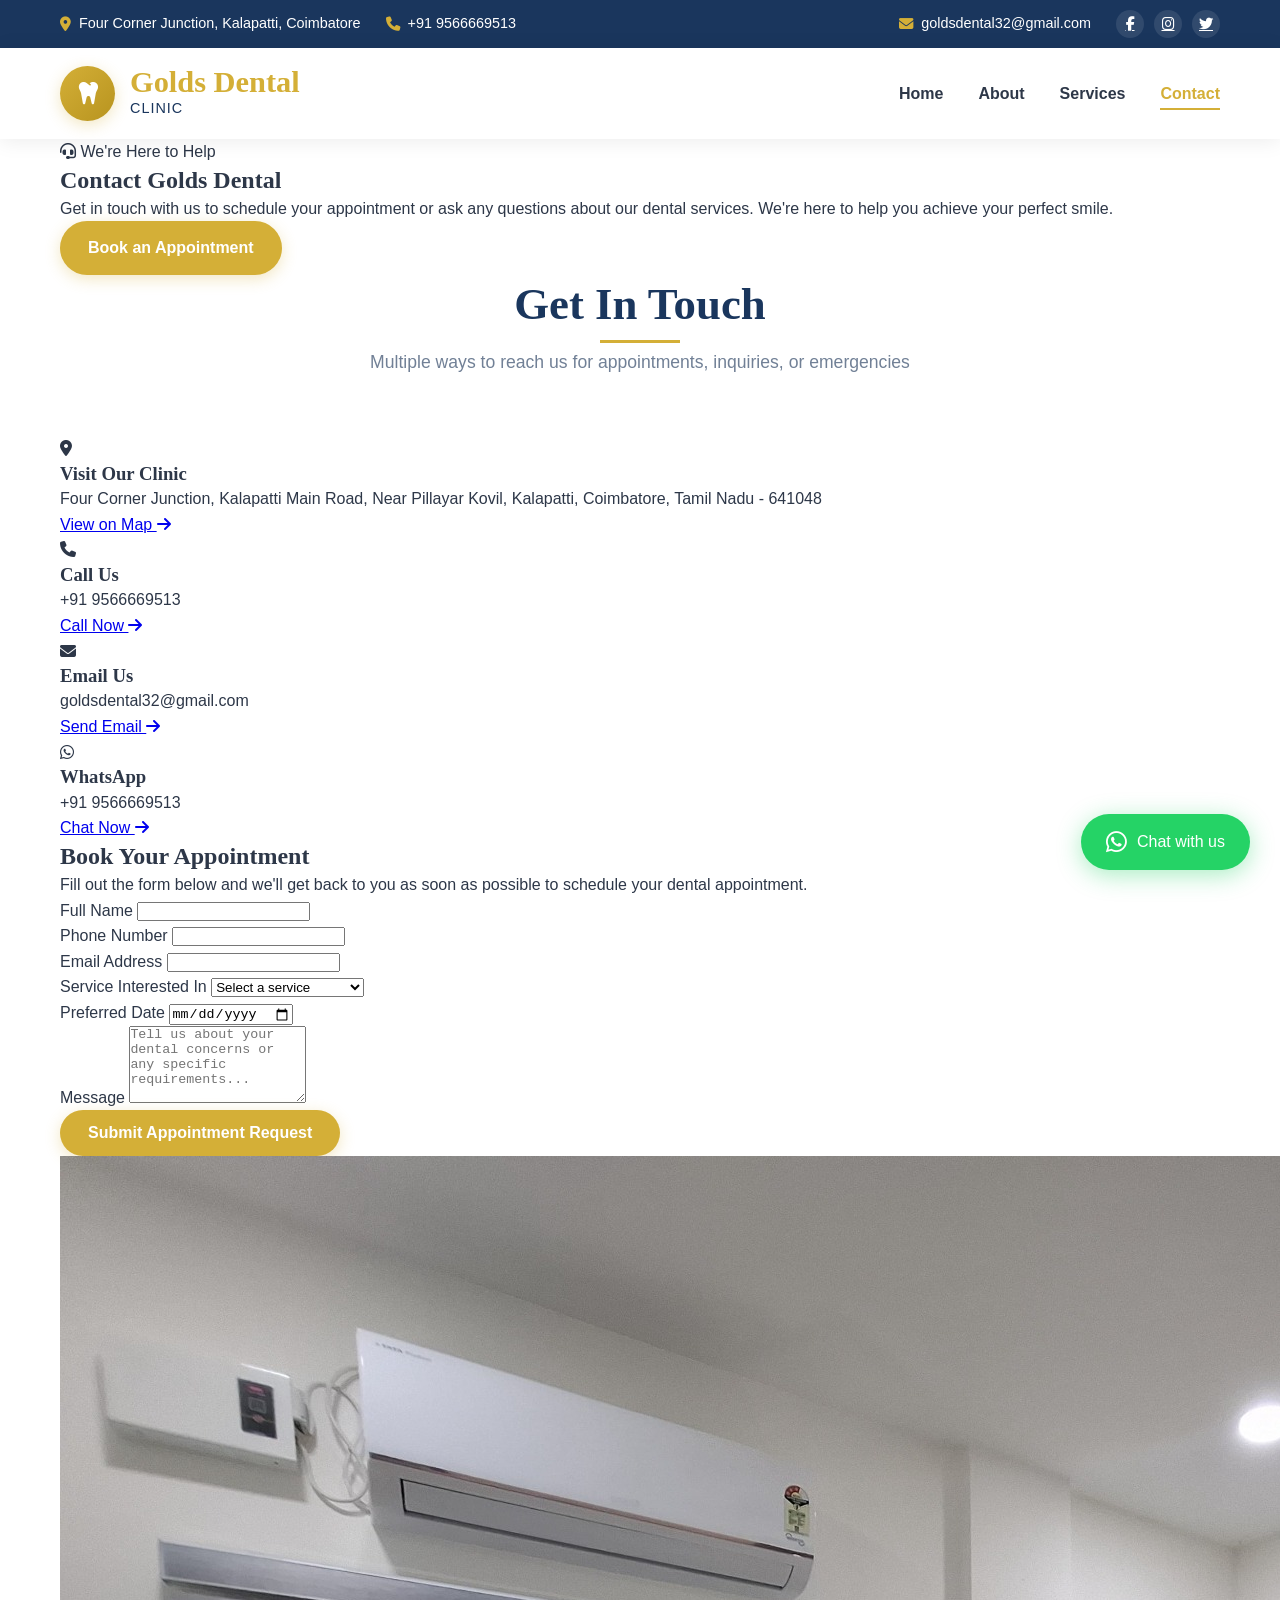
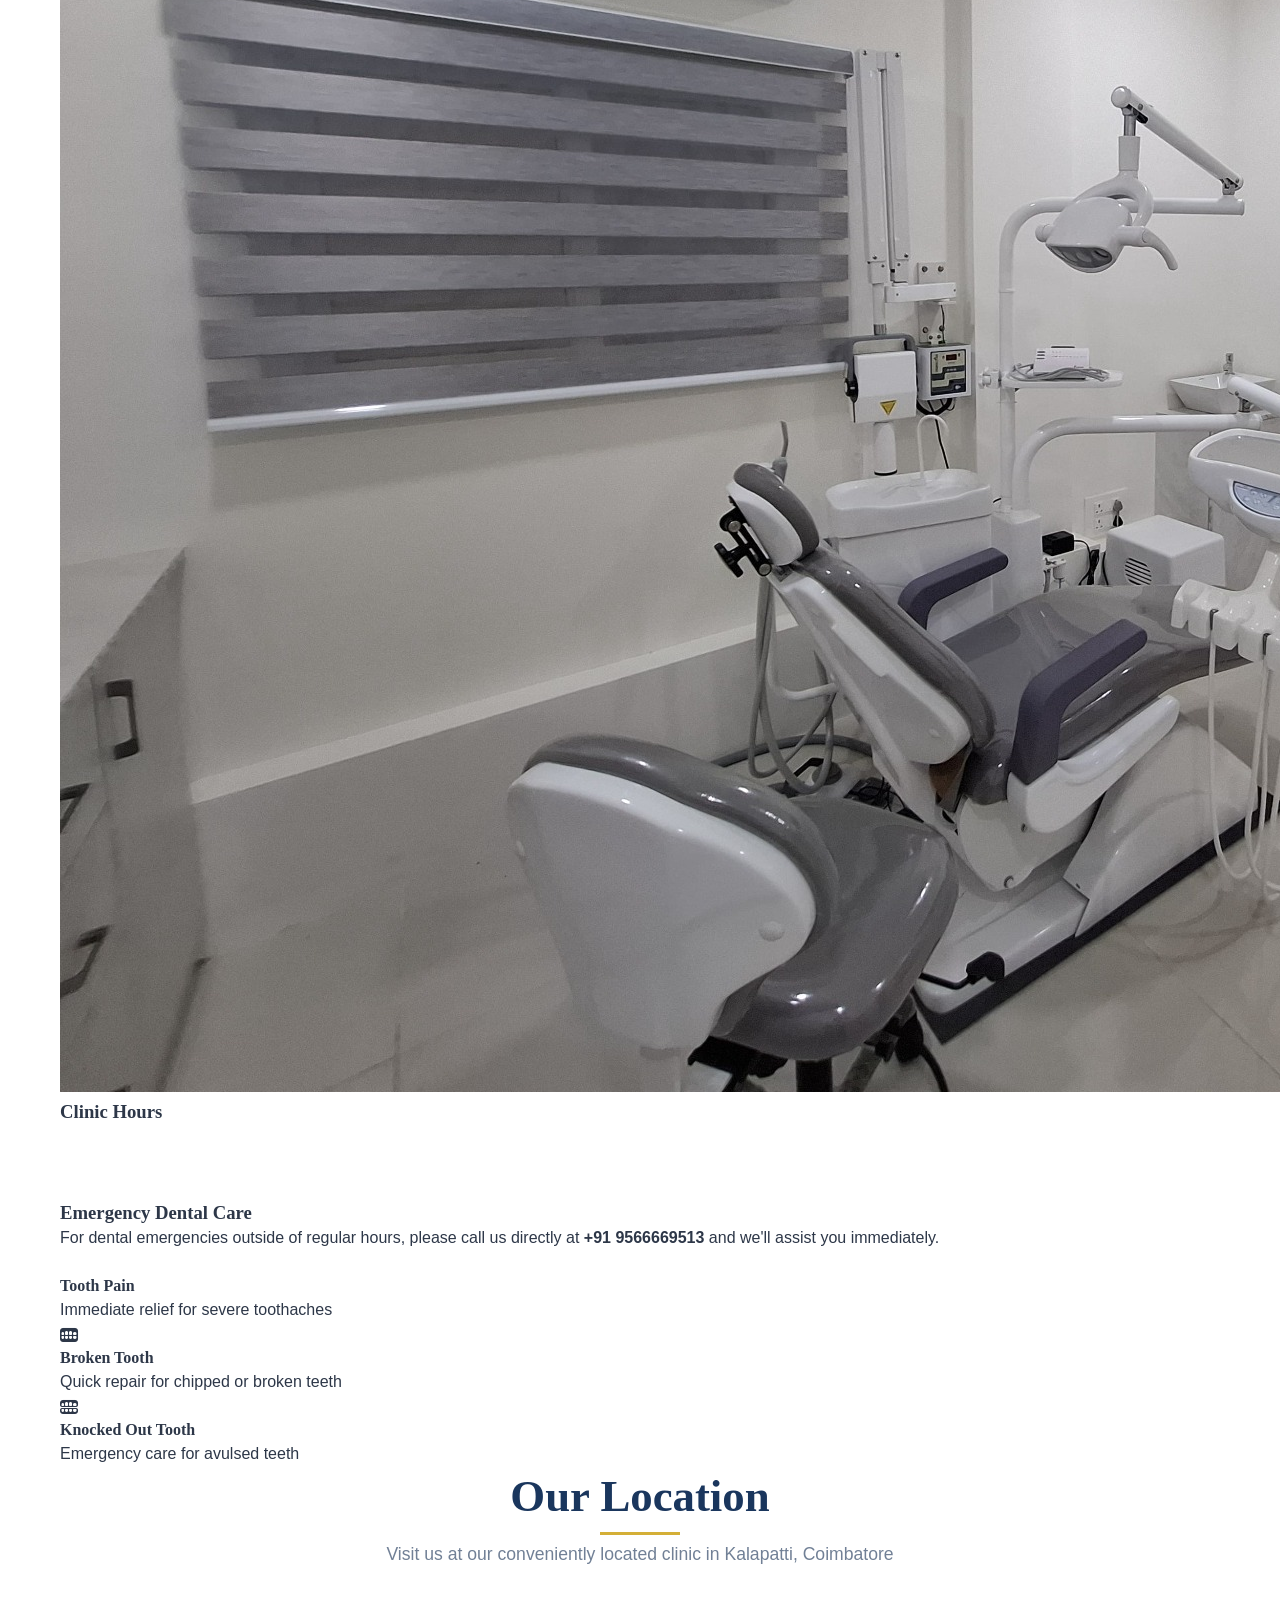
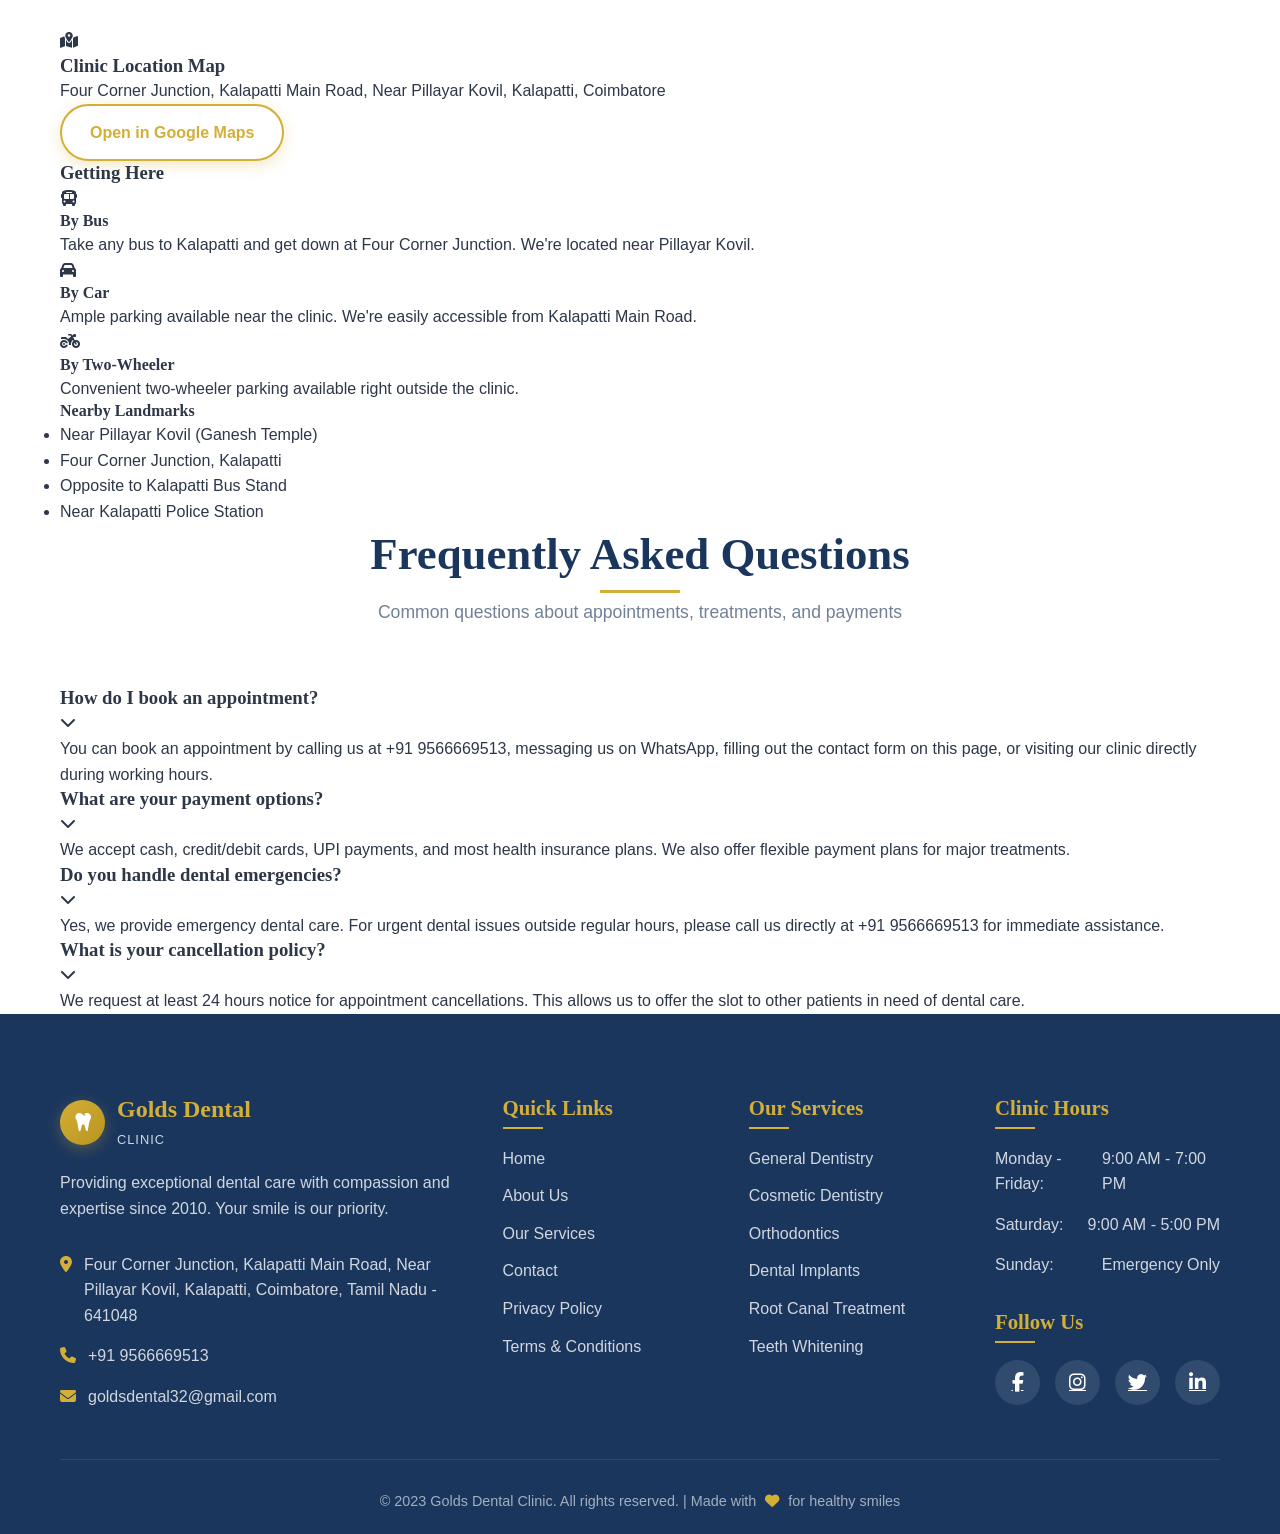
==== contact.html @ 8a68d8bd "Add files via upload" ====
<!DOCTYPE html>
<html lang="en">
<head>
  <meta charset="UTF-8" />
  <meta name="viewport" content="width=device-width, initial-scale=1.0"/>
  <title>Contact - Golds Dental Clinic</title>
  <link rel="stylesheet" href="css/style.css" />
  <link rel="stylesheet" href="https://cdnjs.cloudflare.com/ajax/libs/font-awesome/6.4.0/css/all.min.css">
</head>
<body>
  
<!-- Top Info Bar -->
<div class="top-info-bar">
  <div class="container">
    <div class="top-info-content">
      <div class="top-info-left">
        <div class="info-item">
          <i class="fas fa-map-marker-alt"></i>
          <span>Four Corner Junction, Kalapatti, Coimbatore</span>
        </div>
        <div class="info-item">
          <i class="fas fa-phone"></i>
          <span>+91 9566669513</span>
        </div>
      </div>
      <div class="top-info-right">
        <div class="info-item">
          <i class="fas fa-envelope"></i>
          <span>goldsdental32@gmail.com</span>
        </div>
        <div class="social-icons">
          <a href="#" class="social-icon"><i class="fab fa-facebook-f"></i></a>
          <a href="#" class="social-icon"><i class="fab fa-instagram"></i></a>
          <a href="#" class="social-icon"><i class="fab fa-twitter"></i></a>
        </div>
      </div>
    </div>
  </div>
</div>

<!-- Header -->
<header>
  <div class="container">
    <div class="header-container">
      <a href="index.html" class="logo">
        <div class="logo-icon">
          <i class="fas fa-tooth"></i>
        </div>
        <div class="logo-text">
          <h1>Golds Dental</h1>
          <span>CLINIC</span>
        </div>
      </a>
      <nav>
        <ul>
          <li><a href="index.html">Home</a></li>
          <li><a href="about.html">About</a></li>
          <li><a href="services.html">Services</a></li>
          <li><a href="contact.html" class="active">Contact</a></li>
        </ul>
      </nav>
      <div class="mobile-menu">
        <i class="fas fa-bars"></i>
      </div>
    </div>
  </div>
</header>

<!-- Contact Hero Section -->
<section class="contact-hero">
  <div class="contact-hero-background"></div>
  <div class="contact-hero-overlay"></div>
  <div class="container">
    <div class="contact-hero-container">
      <div class="contact-hero-badge">
        <i class="fas fa-headset"></i>
        <span>We're Here to Help</span>
      </div>
      <h1 class="contact-hero-title">Contact <span class="contact-highlight">Golds Dental</span></h1>
      <p class="contact-hero-description">Get in touch with us to schedule your appointment or ask any questions about our dental services. We're here to help you achieve your perfect smile.</p>
      <a href="#contact-form" class="btn btn-primary">Book an Appointment</a>
    </div>
  </div>
</section>

<!-- Contact Information Section -->
<section class="contact-info-section">
  <div class="container">
    <div class="section-header">
      <h2>Get In Touch</h2>
      <p>Multiple ways to reach us for appointments, inquiries, or emergencies</p>
    </div>
    <div class="contact-cards">
      <div class="contact-card">
        <div class="contact-icon">
          <i class="fas fa-map-marker-alt"></i>
        </div>
        <h3>Visit Our Clinic</h3>
        <p>Four Corner Junction, Kalapatti Main Road, Near Pillayar Kovil, Kalapatti, Coimbatore, Tamil Nadu - 641048</p>
        <a href="#location" class="contact-link">View on Map <i class="fas fa-arrow-right"></i></a>
      </div>
      <div class="contact-card">
        <div class="contact-icon">
          <i class="fas fa-phone"></i>
        </div>
        <h3>Call Us</h3>
        <p>+91 9566669513</p>
        <a href="tel:+919566669513" class="contact-link">Call Now <i class="fas fa-arrow-right"></i></a>
      </div>
      <div class="contact-card">
        <div class="contact-icon">
          <i class="fas fa-envelope"></i>
        </div>
        <h3>Email Us</h3>
        <p>goldsdental32@gmail.com</p>
        <a href="mailto:goldsdental32@gmail.com" class="contact-link">Send Email <i class="fas fa-arrow-right"></i></a>
      </div>
      <div class="contact-card">
        <div class="contact-icon">
          <i class="fab fa-whatsapp"></i>
        </div>
        <h3>WhatsApp</h3>
        <p>+91 9566669513</p>
        <a href="https://wa.me/919566669513" target="_blank" class="contact-link">Chat Now <i class="fas fa-arrow-right"></i></a>
      </div>
    </div>
  </div>
</section>

<!-- Contact Form & Details Section -->
<section class="contact-form-section" id="contact-form">
  <div class="container">
    <div class="contact-form-container">
      <div class="form-content">
        <h2>Book Your Appointment</h2>
        <p>Fill out the form below and we'll get back to you as soon as possible to schedule your dental appointment.</p>
        <form class="appointment-form">
          <div class="form-row">
            <div class="form-group">
              <label for="name">Full Name</label>
              <input type="text" id="name" name="name" required>
            </div>
            <div class="form-group">
              <label for="phone">Phone Number</label>
              <input type="tel" id="phone" name="phone" required>
            </div>
          </div>
          <div class="form-group">
            <label for="email">Email Address</label>
            <input type="email" id="email" name="email">
          </div>
          <div class="form-row">
            <div class="form-group">
              <label for="service">Service Interested In</label>
              <select id="service" name="service">
                <option value="">Select a service</option>
                <option value="general-dentistry">General Dentistry</option>
                <option value="cosmetic-dentistry">Cosmetic Dentistry</option>
                <option value="orthodontics">Orthodontics</option>
                <option value="dental-implants">Dental Implants</option>
                <option value="root-canal">Root Canal Treatment</option>
                <option value="teeth-whitening">Teeth Whitening</option>
                <option value="checkup">Routine Checkup</option>
                <option value="other">Other</option>
              </select>
            </div>
            <div class="form-group">
              <label for="date">Preferred Date</label>
              <input type="date" id="date" name="date">
            </div>
          </div>
          <div class="form-group">
            <label for="message">Message</label>
            <textarea id="message" name="message" rows="5" placeholder="Tell us about your dental concerns or any specific requirements..."></textarea>
          </div>
          <button type="submit" class="btn btn-primary full-width">Submit Appointment Request</button>
        </form>
      </div>
      <div class="clinic-details">
        <div class="clinic-image">
          <img src="assets/images/IMG_1822.JPG" alt="Golds Dental Clinic Entrance">
        </div>
        <div class="details-content">
          <h3>Clinic Hours</h3>
          <div class="hours-list">
            <div class="hour-item">
              <span class="day">Monday - Friday</span>
              <span class="time">9:00 AM - 7:00 PM</span>
            </div>
            <div class="hour-item">
              <span class="day">Saturday</span>
              <span class="time">9:00 AM - 5:00 PM</span>
            </div>
            <div class="hour-item">
              <span class="day">Sunday</span>
              <span class="time">Emergency Only</span>
            </div>
          </div>
          
          <h3>Emergency Dental Care</h3>
          <p>For dental emergencies outside of regular hours, please call us directly at <strong>+91 9566669513</strong> and we'll assist you immediately.</p>
          
          <div class="emergency-info">
            <div class="emergency-item">
              <i class="fas fa-toothache"></i>
              <div>
                <h4>Tooth Pain</h4>
                <p>Immediate relief for severe toothaches</p>
              </div>
            </div>
            <div class="emergency-item">
              <i class="fas fa-teeth"></i>
              <div>
                <h4>Broken Tooth</h4>
                <p>Quick repair for chipped or broken teeth</p>
              </div>
            </div>
            <div class="emergency-item">
              <i class="fas fa-teeth-open"></i>
              <div>
                <h4>Knocked Out Tooth</h4>
                <p>Emergency care for avulsed teeth</p>
              </div>
            </div>
          </div>
        </div>
      </div>
    </div>
  </div>
</section>

<!-- Location Map Section -->
<section class="location-section" id="location">
  <div class="container">
    <div class="section-header">
      <h2>Our Location</h2>
      <p>Visit us at our conveniently located clinic in Kalapatti, Coimbatore</p>
    </div>
    <div class="location-container">
      <div class="map-container">
        <div class="map-placeholder">
          <i class="fas fa-map-marked-alt"></i>
          <h3>Clinic Location Map</h3>
          <p>Four Corner Junction, Kalapatti Main Road, Near Pillayar Kovil, Kalapatti, Coimbatore</p>
          <a href="https://maps.google.com/?q=Four+Corner+Junction,+Kalapatti+Main+Road,+Near+Pillayar+Kovil,+Kalapatti,+Coimbatore" target="_blank" class="btn btn-outline">Open in Google Maps</a>
        </div>
      </div>
      <div class="location-info">
        <h3>Getting Here</h3>
        <div class="directions">
          <div class="direction-item">
            <i class="fas fa-bus"></i>
            <div>
              <h4>By Bus</h4>
              <p>Take any bus to Kalapatti and get down at Four Corner Junction. We're located near Pillayar Kovil.</p>
            </div>
          </div>
          <div class="direction-item">
            <i class="fas fa-car"></i>
            <div>
              <h4>By Car</h4>
              <p>Ample parking available near the clinic. We're easily accessible from Kalapatti Main Road.</p>
            </div>
          </div>
          <div class="direction-item">
            <i class="fas fa-motorcycle"></i>
            <div>
              <h4>By Two-Wheeler</h4>
              <p>Convenient two-wheeler parking available right outside the clinic.</p>
            </div>
          </div>
        </div>
        
        <div class="landmarks">
          <h4>Nearby Landmarks</h4>
          <ul>
            <li>Near Pillayar Kovil (Ganesh Temple)</li>
            <li>Four Corner Junction, Kalapatti</li>
            <li>Opposite to Kalapatti Bus Stand</li>
            <li>Near Kalapatti Police Station</li>
          </ul>
        </div>
      </div>
    </div>
  </div>
</section>

<!-- FAQ Section -->
<section class="faq-section">
  <div class="container">
    <div class="section-header">
      <h2>Frequently Asked Questions</h2>
      <p>Common questions about appointments, treatments, and payments</p>
    </div>
    <div class="faq-container">
      <div class="faq-item">
        <div class="faq-question">
          <h3>How do I book an appointment?</h3>
          <i class="fas fa-chevron-down"></i>
        </div>
        <div class="faq-answer">
          <p>You can book an appointment by calling us at +91 9566669513, messaging us on WhatsApp, filling out the contact form on this page, or visiting our clinic directly during working hours.</p>
        </div>
      </div>
      <div class="faq-item">
        <div class="faq-question">
          <h3>What are your payment options?</h3>
          <i class="fas fa-chevron-down"></i>
        </div>
        <div class="faq-answer">
          <p>We accept cash, credit/debit cards, UPI payments, and most health insurance plans. We also offer flexible payment plans for major treatments.</p>
        </div>
      </div>
      <div class="faq-item">
        <div class="faq-question">
          <h3>Do you handle dental emergencies?</h3>
          <i class="fas fa-chevron-down"></i>
        </div>
        <div class="faq-answer">
          <p>Yes, we provide emergency dental care. For urgent dental issues outside regular hours, please call us directly at +91 9566669513 for immediate assistance.</p>
        </div>
      </div>
      <div class="faq-item">
        <div class="faq-question">
          <h3>What is your cancellation policy?</h3>
          <i class="fas fa-chevron-down"></i>
        </div>
        <div class="faq-answer">
          <p>We request at least 24 hours notice for appointment cancellations. This allows us to offer the slot to other patients in need of dental care.</p>
        </div>
      </div>
    </div>
  </div>
</section>

<!-- Footer -->
<footer>
  <div class="container">
    <div class="footer-content">
      <div class="footer-column">
        <div class="footer-logo">
          <div class="logo-icon">
            <i class="fas fa-tooth"></i>
          </div>
          <div class="logo-text">
            <h3>Golds Dental</h3>
            <span>CLINIC</span>
          </div>
        </div>
        <p class="footer-description">Providing exceptional dental care with compassion and expertise since 2010. Your smile is our priority.</p>
        <div class="footer-contact">
          <div class="contact-item">
            <i class="fas fa-map-marker-alt"></i>
            <span>Four Corner Junction, Kalapatti Main Road, Near Pillayar Kovil, Kalapatti, Coimbatore, Tamil Nadu - 641048</span>
          </div>
          <div class="contact-item">
            <i class="fas fa-phone"></i>
            <span>+91 9566669513</span>
          </div>
          <div class="contact-item">
            <i class="fas fa-envelope"></i>
            <span>goldsdental32@gmail.com</span>
          </div>
        </div>
      </div>
      <div class="footer-column">
        <h4>Quick Links</h4>
        <ul class="footer-links">
          <li><a href="index.html">Home</a></li>
          <li><a href="about.html">About Us</a></li>
          <li><a href="services.html">Our Services</a></li>
          <li><a href="contact.html">Contact</a></li>
          <li><a href="#">Privacy Policy</a></li>
          <li><a href="#">Terms & Conditions</a></li>
        </ul>
      </div>
      <div class="footer-column">
        <h4>Our Services</h4>
        <ul class="footer-links">
          <li><a href="services.html#general-dentistry">General Dentistry</a></li>
          <li><a href="services.html#cosmetic-dentistry">Cosmetic Dentistry</a></li>
          <li><a href="services.html#orthodontics">Orthodontics</a></li>
          <li><a href="services.html#dental-implants">Dental Implants</a></li>
          <li><a href="services.html#root-canal">Root Canal Treatment</a></li>
          <li><a href="services.html#teeth-whitening">Teeth Whitening</a></li>
        </ul>
      </div>
      <div class="footer-column">
        <h4>Clinic Hours</h4>
        <div class="clinic-hours">
          <div class="hour-item">
            <span>Monday - Friday:</span>
            <span>9:00 AM - 7:00 PM</span>
          </div>
          <div class="hour-item">
            <span>Saturday:</span>
            <span>9:00 AM - 5:00 PM</span>
          </div>
          <div class="hour-item">
            <span>Sunday:</span>
            <span>Emergency Only</span>
          </div>
        </div>
        <h4>Follow Us</h4>
        <div class="footer-social">
          <a href="#" class="social-link"><i class="fab fa-facebook-f"></i></a>
          <a href="#" class="social-link"><i class="fab fa-instagram"></i></a>
          <a href="#" class="social-link"><i class="fab fa-twitter"></i></a>
          <a href="#" class="social-link"><i class="fab fa-linkedin-in"></i></a>
        </div>
      </div>
    </div>
    <div class="footer-bottom">
      <p>&copy; 2023 Golds Dental Clinic. All rights reserved. | Made with <i class="fas fa-heart"></i> for healthy smiles</p>
    </div>
  </div>
</footer>

<!-- Floating WhatsApp Button -->
<div class="floating-whatsapp">
  <a href="https://wa.me/919566669513" class="whatsapp-float" target="_blank">
    <i class="fab fa-whatsapp"></i>
    <span>Chat with us</span>
  </a>
</div>

<script>
  // Mobile menu toggle functionality
  document.addEventListener('DOMContentLoaded', function() {
    const menuToggle = document.querySelector('.mobile-menu');
    const nav = document.querySelector('nav ul');
    
    menuToggle.addEventListener('click', function() {
      nav.style.display = nav.style.display === 'flex' ? 'none' : 'flex';
    });
    
    // Close menu when clicking on a link
    const navLinks = document.querySelectorAll('nav a');
    navLinks.forEach(link => {
      link.addEventListener('click', () => {
        if (window.innerWidth <= 768) {
          nav.style.display = 'none';
        }
      });
    });
    
    // Handle window resize
    window.addEventListener('resize', function() {
      if (window.innerWidth > 768) {
        nav.style.display = 'flex';
      } else {
        nav.style.display = 'none';
      }
    });
    
    // FAQ Accordion
    const faqQuestions = document.querySelectorAll('.faq-question');
    
    faqQuestions.forEach(question => {
      question.addEventListener('click', () => {
        const faqItem = question.parentElement;
        const faqAnswer = faqItem.querySelector('.faq-answer');
        
        // Close all other FAQ items
        document.querySelectorAll('.faq-item').forEach(item => {
          if (item !== faqItem) {
            item.classList.remove('active');
          }
        });
        
        // Toggle current FAQ item
        faqItem.classList.toggle('active');
      });
    });
  });
</script>

</body>
</html>
---- css/style.css ----
/* Reset and Base Styles */
* {
  margin: 0;
  padding: 0;
  box-sizing: border-box;
}

:root {
  --primary: #d4af37; /* Gold */
  --primary-dark: #b8941f;
  --secondary: #1a365d; /* Navy blue */
  --light: #f8f9fa;
  --dark: #2d3748;
  --gray: #718096;
  --white: #ffffff;
  --transition: all 0.3s ease;
  --shadow: 0 10px 30px rgba(0, 0, 0, 0.1);
  --radius: 12px;
}

body {
  font-family: 'Inter', sans-serif;
  color: var(--dark);
  background-color: var(--white);
  line-height: 1.6;
  overflow-x: hidden;
}

h1, h2, h3, h4, h5 {
  font-family: 'Playfair Display', serif;
  font-weight: 600;
  line-height: 1.3;
}

.container {
  width: 100%;
  max-width: 1200px;
  margin: 0 auto;
  padding: 0 20px;
}

.section-padding {
  padding: 80px 0;
}

.btn {
  display: inline-flex;
  align-items: center;
  gap: 8px;
  background-color: var(--primary);
  color: var(--white);
  padding: 14px 28px;
  border-radius: 50px;
  text-decoration: none;
  font-weight: 600;
  transition: var(--transition);
  border: none;
  cursor: pointer;
  font-size: 1rem;
  box-shadow: 0 4px 15px rgba(212, 175, 55, 0.3);
}

.btn:hover {
  background-color: var(--primary-dark);
  transform: translateY(-3px);
  box-shadow: 0 8px 25px rgba(212, 175, 55, 0.4);
}

.btn-primary {
  background-color: var(--primary);
  color: var(--white);
}

.btn-secondary {
  background-color: transparent;
  border: 2px solid var(--white);
  color: var(--white);
}

.btn-secondary:hover {
  background-color: var(--white);
  color: var(--secondary);
}

.btn-outline {
  background-color: transparent;
  border: 2px solid var(--primary);
  color: var(--primary);
}

.btn-outline:hover {
  background-color: var(--primary);
  color: var(--white);
}

.btn-light {
  background-color: var(--white);
  color: var(--secondary);
}

.btn-light:hover {
  background-color: var(--light);
  color: var(--secondary);
}

.section-header {
  text-align: center;
  margin-bottom: 60px;
}

.section-header h2 {
  font-size: 2.8rem;
  color: var(--secondary);
  margin-bottom: 15px;
  position: relative;
  display: inline-block;
}

.section-header h2::after {
  content: '';
  position: absolute;
  bottom: -10px;
  left: 50%;
  transform: translateX(-50%);
  width: 80px;
  height: 3px;
  background-color: var(--primary);
}

.section-header p {
  color: var(--gray);
  max-width: 600px;
  margin: 0 auto;
  font-size: 1.1rem;
}

/* Top Info Bar */
.top-info-bar {
  background-color: var(--secondary);
  color: var(--white);
  padding: 10px 0;
  font-size: 0.9rem;
}

.top-info-content {
  display: flex;
  justify-content: space-between;
  align-items: center;
}

.top-info-left, .top-info-right {
  display: flex;
  align-items: center;
}

.info-item {
  display: flex;
  align-items: center;
  margin-right: 25px;
}

.info-item i {
  margin-right: 8px;
  color: var(--primary);
  font-size: 0.9rem;
}

.social-icons {
  display: flex;
  gap: 10px;
}

.social-icon {
  width: 28px;
  height: 28px;
  border-radius: 50%;
  background-color: rgba(255, 255, 255, 0.1);
  display: flex;
  align-items: center;
  justify-content: center;
  color: var(--white);
  font-size: 0.9rem;
  transition: var(--transition);
}

.social-icon:hover {
  background-color: var(--primary);
  transform: translateY(-2px);
}

/* Header Styles */
header {
  background-color: var(--white);
  box-shadow: 0 2px 20px rgba(0, 0, 0, 0.08);
  position: sticky;
  top: 0;
  z-index: 1000;
  transition: var(--transition);
}

.header-container {
  display: flex;
  justify-content: space-between;
  align-items: center;
  padding: 18px 0;
}

.logo {
  display: flex;
  align-items: center;
  text-decoration: none;
  transition: var(--transition);
}

.logo:hover {
  transform: translateY(-2px);
}

.logo-icon {
  width: 55px;
  height: 55px;
  background: linear-gradient(135deg, var(--primary), var(--primary-dark));
  border-radius: 50%;
  display: flex;
  align-items: center;
  justify-content: center;
  margin-right: 15px;
  color: var(--white);
  font-size: 1.6rem;
  box-shadow: 0 4px 15px rgba(212, 175, 55, 0.3);
}

.logo-text {
  display: flex;
  flex-direction: column;
}

.logo-text h1 {
  color: var(--primary);
  font-size: 1.9rem;
  font-weight: 700;
  line-height: 1;
}

.logo-text span {
  color: var(--secondary);
  font-size: 0.9rem;
  font-weight: 500;
  letter-spacing: 1px;
}

nav ul {
  display: flex;
  list-style: none;
}

nav ul li {
  margin-left: 35px;
  position: relative;
}

nav ul li a {
  text-decoration: none;
  color: var(--dark);
  font-weight: 600;
  font-size: 1rem;
  transition: var(--transition);
  position: relative;
  padding: 8px 0;
}

nav ul li a:hover, nav ul li a.active {
  color: var(--primary);
}

nav ul li a::after {
  content: '';
  position: absolute;
  bottom: 0;
  left: 0;
  width: 0;
  height: 2px;
  background-color: var(--primary);
  transition: var(--transition);
}

nav ul li a:hover::after, nav ul li a.active::after {
  width: 100%;
}

.mobile-menu {
  display: none;
  font-size: 1.5rem;
  cursor: pointer;
  color: var(--secondary);
  transition: var(--transition);
}

.mobile-menu:hover {
  color: var(--primary);
}

/* ========== HOME PAGE STYLES ========== */

/* Hero Section */
.hero {
  position: relative;
  min-height: 100vh;
  display: flex;
  align-items: center;
  overflow: hidden;
  background: linear-gradient(135deg, var(--secondary) 0%, #2d4a7c 100%);
}

.hero-background {
  position: absolute;
  top: 0;
  left: 0;
  width: 100%;
  height: 100%;
  background: url('https://images.unsplash.com/photo-1588776814546-1ffcf47267a5?ixlib=rb-4.0.3&ixid=M3wxMjA3fDB8MHxwaG90by1wYWdlfHx8fGVufDB8fHx8fA%3D%3D&auto=format&fit=crop&w=1920&q=80') center/cover no-repeat;
  z-index: 1;
}

.hero-overlay {
  position: absolute;
  top: 0;
  left: 0;
  width: 100%;
  height: 100%;
  background: linear-gradient(135deg, rgba(26, 54, 93, 0.85) 0%, rgba(45, 74, 124, 0.8) 100%);
  z-index: 2;
}

.hero-container {
  display: grid;
  grid-template-columns: 1fr 1fr;
  gap: 60px;
  align-items: center;
  position: relative;
  z-index: 3;
  padding: 100px 0;
}

.hero-content {
  color: var(--white);
}

.hero-badge {
  background: rgba(212, 175, 55, 0.2);
  color: var(--white);
  padding: 10px 25px;
  border-radius: 50px;
  font-size: 0.9rem;
  margin-bottom: 30px;
  display: inline-flex;
  align-items: center;
  gap: 8px;
  border: 1px solid rgba(212, 175, 55, 0.4);
  backdrop-filter: blur(10px);
  animation: fadeInDown 1s ease;
}

.hero-title {
  font-size: 3.8rem;
  margin-bottom: 25px;
  font-weight: 700;
  line-height: 1.2;
  animation: fadeInUp 1s ease 0.2s both;
}

.highlight {
  color: var(--primary);
  position: relative;
  display: inline-block;
}

.highlight::after {
  content: '';
  position: absolute;
  bottom: 5px;
  left: 0;
  width: 100%;
  height: 8px;
  background-color: rgba(212, 175, 55, 0.3);
  z-index: -1;
}

.hero-description {
  font-size: 1.3rem;
  margin-bottom: 40px;
  opacity: 0.9;
  line-height: 1.6;
  animation: fadeInUp 1s ease 0.4s both;
}

.hero-btns {
  display: flex;
  gap: 20px;
  margin-bottom: 50px;
  animation: fadeInUp 1s ease 0.6s both;
}

.hero-features {
  display: flex;
  gap: 30px;
  animation: fadeInUp 1s ease 0.8s both;
}

.feature {
  display: flex;
  align-items: center;
  gap: 10px;
  font-size: 0.95rem;
  opacity: 0.9;
}

.feature i {
  color: var(--primary);
  font-size: 1.1rem;
}

.hero-visual {
  position: relative;
  animation: fadeInRight 1s ease 0.5s both;
}

.visual-main {
  position: relative;
  border-radius: 20px;
  overflow: hidden;
  box-shadow: 0 20px 50px rgba(0, 0, 0, 0.3);
  transform: perspective(1000px) rotateY(-5deg);
  transition: var(--transition);
}

.visual-main:hover {
  transform: perspective(1000px) rotateY(0deg);
}

.main-image {
  width: 100%;
  height: auto;
  display: block;
  transition: var(--transition);
}

.visual-main:hover .main-image {
  transform: scale(1.05);
}

.visual-badge {
  position: absolute;
  background: var(--primary);
  color: var(--white);
  padding: 15px 20px;
  border-radius: 15px;
  box-shadow: 0 10px 30px rgba(212, 175, 55, 0.4);
  text-align: center;
  z-index: 2;
}

.experience-badge {
  top: 30px;
  left: -20px;
  animation: bounce 2s infinite;
}

.success-badge {
  bottom: 30px;
  right: -20px;
  animation: bounce 2s infinite 0.5s;
}

.badge-number {
  font-size: 1.8rem;
  font-weight: 700;
  line-height: 1;
}

.badge-text {
  font-size: 0.9rem;
  opacity: 0.9;
}

.hero-scroll-indicator {
  position: absolute;
  bottom: 30px;
  left: 50%;
  transform: translateX(-50%);
  color: var(--white);
  text-align: center;
  z-index: 3;
  animation: fadeIn 1s ease 1.5s both;
}

.scroll-line {
  width: 1px;
  height: 40px;
  background: var(--primary);
  margin: 0 auto 10px;
  animation: scrollLine 2s infinite;
}

.hero-scroll-indicator span {
  font-size: 0.9rem;
  opacity: 0.8;
}

/* Stats Section */
.stats-section {
  padding: 80px 0;
  background-color: var(--light);
}

.stats-grid {
  display: grid;
  grid-template-columns: repeat(4, 1fr);
  gap: 30px;
}

.stat-card {
  background: var(--white);
  padding: 40px 30px;
  border-radius: var(--radius);
  text-align: center;
  box-shadow: var(--shadow);
  transition: var(--transition);
  position: relative;
  overflow: hidden;
}

.stat-card::before {
  content: '';
  position: absolute;
  top: 0;
  left: 0;
  width: 100%;
  height: 4px;
  background: linear-gradient(to right, var(--primary), var(--secondary));
}

.stat-card:hover {
  transform: translateY(-10px);
  box-shadow: 0 20px 40px rgba(0, 0, 0, 0.15);
}

.stat-icon {
  width: 70px;
  height: 70px;
  background: rgba(212, 175, 55, 0.1);
  border-radius: 50%;
  display: flex;
  align-items: center;
  justify-content: center;
  margin: 0 auto 20px;
}

.stat-icon i {
  font-size: 1.8rem;
  color: var(--primary);
}

.stat-number {
  font-size: 2.8rem;
  font-weight: 700;
  color: var(--secondary);
  line-height: 1;
  margin-bottom: 10px;
}

.stat-text {
  color: var(--gray);
  font-size: 1rem;
  font-weight: 500;
}

/* Services Showcase */
.services-showcase {
  padding: 100px 0;
  background: var(--white);
}

.services-grid {
  display: grid;
  grid-template-columns: repeat(2, 1fr);
  gap: 40px;
}

.service-card {
  background: var(--white);
  padding: 40px 30px;
  border-radius: var(--radius);
  box-shadow: var(--shadow);
  transition: var(--transition);
  position: relative;
  overflow: hidden;
  border: 1px solid rgba(0, 0, 0, 0.05);
}

.service-card::before {
  content: '';
  position: absolute;
  top: 0;
  left: 0;
  width: 100%;
  height: 4px;
  background: linear-gradient(to right, var(--primary), var(--secondary));
}

.service-card:hover {
  transform: translateY(-10px);
  box-shadow: 0 20px 40px rgba(0, 0, 0, 0.15);
}

.service-icon {
  width: 70px;
  height: 70px;
  background: rgba(212, 175, 55, 0.1);
  border-radius: 50%;
  display: flex;
  align-items: center;
  justify-content: center;
  margin-bottom: 25px;
}

.service-icon i {
  font-size: 1.8rem;
  color: var(--primary);
}

.service-card h3 {
  font-size: 1.5rem;
  margin-bottom: 15px;
  color: var(--secondary);
}

.service-card p {
  color: var(--gray);
  margin-bottom: 20px;
  line-height: 1.6;
}

.service-features {
  display: flex;
  flex-wrap: wrap;
  gap: 15px;
  margin-bottom: 25px;
}

.service-features span {
  display: flex;
  align-items: center;
  gap: 5px;
  font-size: 0.9rem;
  color: var(--gray);
}

.service-features i {
  color: var(--primary);
  font-size: 0.8rem;
}

.service-link {
  color: var(--primary);
  text-decoration: none;
  font-weight: 600;
  display: inline-flex;
  align-items: center;
  gap: 5px;
  transition: var(--transition);
}

.service-link:hover {
  color: var(--primary-dark);
  gap: 10px;
}

/* Why Choose Us Section */
.why-choose-section {
  padding: 100px 0;
  background: linear-gradient(135deg, var(--light) 0%, #f0f2f5 100%);
}

.why-choose-grid {
  display: grid;
  grid-template-columns: repeat(4, 1fr);
  gap: 30px;
}

.why-choose-card {
  background: var(--white);
  padding: 40px 30px;
  border-radius: var(--radius);
  text-align: center;
  box-shadow: var(--shadow);
  transition: var(--transition);
}

.why-choose-card:hover {
  transform: translateY(-10px);
  box-shadow: 0 20px 40px rgba(0, 0, 0, 0.15);
}

.why-icon {
  width: 70px;
  height: 70px;
  background: rgba(212, 175, 55, 0.1);
  border-radius: 50%;
  display: flex;
  align-items: center;
  justify-content: center;
  margin: 0 auto 20px;
}

.why-icon i {
  font-size: 1.8rem;
  color: var(--primary);
}

.why-choose-card h3 {
  font-size: 1.3rem;
  margin-bottom: 15px;
  color: var(--secondary);
}

.why-choose-card p {
  color: var(--gray);
  line-height: 1.6;
}

/* ========== ABOUT PAGE STYLES ========== */

/* About Hero Section */
.about-hero {
  position: relative;
  min-height: 70vh;
  display: flex;
  align-items: center;
  overflow: hidden;
  background: linear-gradient(135deg, var(--secondary) 0%, #2d4a7c 100%);
}

.about-hero-background {
  position: absolute;
  top: 0;
  left: 0;
  width: 100%;
  height: 100%;
  background: url('https://images.unsplash.com/photo-1588776814546-1ffcf47267a5?ixlib=rb-4.0.3&ixid=M3wxMjA3fDB8MHxwaG90by1wYWdlfHx8fGVufDB8fHx8fA%3D%3D&auto=format&fit=crop&w=1920&q=80') center/cover no-repeat;
  z-index: 1;
}

.about-hero-overlay {
  position: absolute;
  top: 0;
  left: 0;
  width: 100%;
  height: 100%;
  background: linear-gradient(135deg, rgba(26, 54, 93, 0.85) 0%, rgba(45, 74, 124, 0.8) 100%);
  z-index: 2;
}

.about-hero-container {
  position: relative;
  z-index: 3;
  padding: 100px 0;
  color: var(--white);
  text-align: center;
}

.about-hero-badge {
  background: rgba(212, 175, 55, 0.2);
  color: var(--white);
  padding: 10px 25px;
  border-radius: 50px;
  font-size: 0.9rem;
  margin-bottom: 30px;
  display: inline-flex;
  align-items: center;
  gap: 8px;
  border: 1px solid rgba(212, 175, 55, 0.4);
  backdrop-filter: blur(10px);
  animation: fadeInDown 1s ease;
}

.about-hero-title {
  font-size: 3.8rem;
  margin-bottom: 25px;
  font-weight: 700;
  line-height: 1.2;
  animation: fadeInUp 1s ease 0.2s both;
}

.about-highlight {
  color: var(--primary);
  position: relative;
  display: inline-block;
}

.about-highlight::after {
  content: '';
  position: absolute;
  bottom: 5px;
  left: 0;
  width: 100%;
  height: 8px;
  background-color: rgba(212, 175, 55, 0.3);
  z-index: -1;
}

.about-hero-description {
  font-size: 1.3rem;
  margin-bottom: 40px;
  opacity: 0.9;
  line-height: 1.6;
  max-width: 800px;
  margin-left: auto;
  margin-right: auto;
  animation: fadeInUp 1s ease 0.4s both;
}

/* Intro Section */
.intro-section {
  padding: 100px 0;
  background-color: var(--white);
}

.intro-container {
  display: grid;
  grid-template-columns: 1fr 1fr;
  gap: 60px;
  align-items: center;
}

.intro-content h2 {
  font-size: 2.5rem;
  color: var(--secondary);
  margin-bottom: 20px;
}

.intro-content p {
  color: var(--gray);
  margin-bottom: 25px;
  line-height: 1.7;
}

.intro-features {
  display: flex;
  flex-direction: column;
  gap: 20px;
  margin: 30px 0;
}

.intro-feature {
  display: flex;
  align-items: flex-start;
  gap: 15px;
}

.intro-feature i {
  color: var(--primary);
  font-size: 1.2rem;
  margin-top: 5px;
}

.intro-feature h4 {
  font-size: 1.2rem;
  color: var(--secondary);
  margin-bottom: 5px;
}

.intro-feature p {
  margin: 0;
  color: var(--gray);
}

.intro-image {
  position: relative;
}

.image-frame {
  border-radius: 20px;
  overflow: hidden;
  box-shadow: 0 20px 40px rgba(0, 0, 0, 0.1);
  transition: var(--transition);
}

.image-frame:hover {
  transform: translateY(-10px);
  box-shadow: 0 30px 60px rgba(0, 0, 0, 0.15);
}

.image-frame img {
  width: 100%;
  height: auto;
  display: block;
  transition: var(--transition);
}

.image-frame:hover img {
  transform: scale(1.05);
}

.image-badge {
  position: absolute;
  background: var(--primary);
  color: var(--white);
  padding: 15px 20px;
  border-radius: 15px;
  box-shadow: 0 10px 30px rgba(212, 175, 55, 0.4);
  text-align: center;
  z-index: 2;
}

.experience-badge {
  top: 30px;
  left: -20px;
  animation: bounce 2s infinite;
}

.success-badge {
  bottom: 30px;
  right: -20px;
  animation: bounce 2s infinite 0.5s;
}

/* Values Section */
.values-section {
  padding: 100px 0;
  background: linear-gradient(135deg, var(--light) 0%, #f0f2f5 100%);
}

.values-grid {
  display: grid;
  grid-template-columns: repeat(3, 1fr);
  gap: 30px;
}

.value-card {
  background: var(--white);
  padding: 40px 30px;
  border-radius: var(--radius);
  text-align: center;
  box-shadow: var(--shadow);
  transition: var(--transition);
  position: relative;
  overflow: hidden;
}

.value-card::before {
  content: '';
  position: absolute;
  top: 0;
  left: 0;
  width: 100%;
  height: 4px;
  background: linear-gradient(to right, var(--primary), var(--secondary));
}

.value-card:hover {
  transform: translateY(-10px);
  box-shadow: 0 20px 40px rgba(0, 0, 0, 0.15);
}

.value-icon {
  width: 70px;
  height: 70px;
  background: rgba(212, 175, 55, 0.1);
  border-radius: 50%;
  display: flex;
  align-items: center;
  justify-content: center;
  margin: 0 auto 20px;
}

.value-icon i {
  font-size: 1.8rem;
  color: var(--primary);
}

.value-card h3 {
  font-size: 1.5rem;
  margin-bottom: 15px;
  color: var(--secondary);
}

.value-card p {
  color: var(--gray);
  line-height: 1.6;
}

/* Team Section */
.team-section {
  padding: 100px 0;
  background-color: var(--white);
}

.team-grid {
  display: grid;
  grid-template-columns: repeat(3, 1fr);
  gap: 30px;
}

.team-member {
  background: var(--white);
  border-radius: var(--radius);
  overflow: hidden;
  box-shadow: var(--shadow);
  transition: var(--transition);
  text-align: center;
}

.team-member:hover {
  transform: translateY(-10px);
  box-shadow: 0 20px 40px rgba(0, 0, 0, 0.15);
}

.member-image {
  height: 280px;
  overflow: hidden;
}

.member-image img {
  width: 100%;
  height: 100%;
  object-fit: cover;
  transition: var(--transition);
}

.team-member:hover .member-image img {
  transform: scale(1.1);
}

.member-info {
  padding: 25px 20px;
}

.member-info h3 {
  font-size: 1.4rem;
  margin-bottom: 5px;
  color: var(--secondary);
}

.member-role {
  color: var(--primary);
  font-weight: 600;
  margin-bottom: 15px;
}

.member-description {
  color: var(--gray);
  font-size: 0.95rem;
  line-height: 1.6;
}

/* Technology Section */
.technology-section {
  padding: 100px 0;
  background: linear-gradient(135deg, var(--secondary) 0%, #2d4a7c 100%);
  color: var(--white);
}

.tech-container {
  display: grid;
  grid-template-columns: 1fr 1fr;
  gap: 60px;
  align-items: center;
}

.tech-content h2 {
  font-size: 2.5rem;
  margin-bottom: 20px;
  color: var(--white);
}

.tech-content p {
  opacity: 0.9;
  margin-bottom: 30px;
  line-height: 1.7;
}

.tech-features {
  display: flex;
  flex-direction: column;
  gap: 20px;
}

.tech-feature {
  display: flex;
  align-items: flex-start;
  gap: 15px;
}

.tech-feature i {
  color: var(--primary);
  font-size: 1.2rem;
  margin-top: 5px;
}

.tech-feature h4 {
  font-size: 1.2rem;
  margin-bottom: 5px;
}

.tech-feature p {
  margin: 0;
  opacity: 0.8;
}

.tech-visual {
  position: relative;
}

.tech-circle {
  width: 100%;
  max-width: 400px;
  height: 400px;
  margin: 0 auto;
  border-radius: 50%;
  background: rgba(255, 255, 255, 0.05);
  border: 2px solid rgba(255, 255, 255, 0.1);
  display: flex;
  align-items: center;
  justify-content: center;
  position: relative;
  animation: rotate 20s linear infinite;
}

.circle-item {
  position: absolute;
  width: 120px;
  text-align: center;
}

.circle-item:nth-child(1) {
  top: 10%;
  left: 50%;
  transform: translateX(-50%);
}

.circle-item:nth-child(2) {
  top: 50%;
  right: 10%;
  transform: translateY(-50%);
}

.circle-item:nth-child(3) {
  bottom: 10%;
  left: 50%;
  transform: translateX(-50%);
}

.circle-item:nth-child(4) {
  top: 50%;
  left: 10%;
  transform: translateY(-50%);
}

.circle-icon {
  width: 60px;
  height: 60px;
  background: var(--primary);
  border-radius: 50%;
  display: flex;
  align-items: center;
  justify-content: center;
  margin: 0 auto 10px;
  font-size: 1.5rem;
}

.circle-text {
  font-weight: 600;
}

/* ========== COMMON STYLES ========== */

/* Testimonials Section */
.testimonials-section {
  padding: 100px 0;
  background-color: var(--light);
}

.testimonials-grid {
  display: grid;
  grid-template-columns: repeat(3, 1fr);
  gap: 30px;
}

.testimonial-card {
  background: var(--white);
  padding: 40px 30px;
  border-radius: var(--radius);
  box-shadow: var(--shadow);
  transition: var(--transition);
  position: relative;
  border: 1px solid rgba(0, 0, 0, 0.05);
}

.testimonial-card:hover {
  transform: translateY(-10px);
  box-shadow: 0 20px 40px rgba(0, 0, 0, 0.15);
}

.quote-icon {
  font-size: 4rem;
  color: rgba(212, 175, 55, 0.2);
  font-family: Georgia, serif;
  line-height: 1;
  margin-bottom: 20px;
}

.testimonial-text {
  font-style: italic;
  margin-bottom: 25px;
  color: var(--dark);
  line-height: 1.7;
}

.testimonial-author {
  display: flex;
  align-items: center;
}

.author-avatar {
  width: 50px;
  height: 50px;
  border-radius: 50%;
  background: var(--primary);
  display: flex;
  align-items: center;
  justify-content: center;
  margin-right: 15px;
  color: var(--white);
  font-weight: bold;
  font-size: 1.1rem;
}

.author-info h4 {
  font-size: 1.1rem;
  margin-bottom: 5px;
  color: var(--secondary);
}

.author-info p {
  color: var(--gray);
  font-size: 0.9rem;
}

/* CTA Section */
.cta-section {
  padding: 100px 0;
  background: linear-gradient(135deg, var(--secondary) 0%, #2d4a7c 100%);
  color: var(--white);
  text-align: center;
  position: relative;
  overflow: hidden;
}

.cta-section::before {
  content: '';
  position: absolute;
  top: 0;
  left: 0;
  width: 100%;
  height: 100%;
  background: url('https://images.unsplash.com/photo-1588776814546-1ffcf47267a5?ixlib=rb-4.0.3&ixid=M3wxMjA3fDB8MHxwaG90by1wYWdlfHx8fGVufDB8fHx8fA%3D%3D&auto=format&fit=crop&w=800&q=80');
  background-size: cover;
  background-position: center;
  opacity: 0.1;
}

.cta-content {
  position: relative;
  z-index: 2;
  max-width: 800px;
  margin: 0 auto;
}

.cta-content h2 {
  font-size: 2.8rem;
  margin-bottom: 20px;
  color: var(--white);
}

.cta-content p {
  font-size: 1.2rem;
  margin-bottom: 40px;
  opacity: 0.9;
  max-width: 600px;
  margin-left: auto;
  margin-right: auto;
}

.cta-buttons {
  display: flex;
  gap: 20px;
  justify-content: center;
  margin-bottom: 50px;
}

.cta-features {
  display: flex;
  justify-content: center;
  gap: 40px;
}

.cta-features .feature {
  display: flex;
  align-items: center;
  gap: 10px;
  font-size: 1rem;
}

.cta-features .feature i {
  color: var(--primary);
  font-size: 1.1rem;
}

/* Footer */
footer {
  background-color: var(--secondary);
  color: var(--white);
  padding: 80px 0 20px;
}

.footer-content {
  display: grid;
  grid-template-columns: 2fr 1fr 1fr 1fr;
  gap: 50px;
  margin-bottom: 50px;
}

.footer-column h4 {
  font-size: 1.3rem;
  margin-bottom: 25px;
  color: var(--primary);
  position: relative;
  display: inline-block;
}

.footer-column h4::after {
  content: '';
  position: absolute;
  bottom: -8px;
  left: 0;
  width: 40px;
  height: 2px;
  background-color: var(--primary);
}

.footer-logo {
  display: flex;
  align-items: center;
  margin-bottom: 20px;
}

.footer-logo .logo-icon {
  width: 45px;
  height: 45px;
  font-size: 1.3rem;
  margin-right: 12px;
}

.footer-logo .logo-text h3 {
  font-size: 1.5rem;
  color: var(--primary);
  margin-bottom: 5px;
}

.footer-logo .logo-text span {
  font-size: 0.8rem;
  color: rgba(255, 255, 255, 0.8);
}

.footer-description {
  color: rgba(255, 255, 255, 0.8);
  margin-bottom: 30px;
  line-height: 1.6;
}

.footer-contact {
  display: flex;
  flex-direction: column;
  gap: 15px;
}

.contact-item {
  display: flex;
  align-items: flex-start;
  gap: 12px;
  color: rgba(255, 255, 255, 0.8);
}

.contact-item i {
  color: var(--primary);
  margin-top: 4px;
}

.footer-links {
  list-style: none;
  display: flex;
  flex-direction: column;
  gap: 12px;
}

.footer-links a {
  color: rgba(255, 255, 255, 0.8);
  text-decoration: none;
  transition: var(--transition);
}

.footer-links a:hover {
  color: var(--primary);
  padding-left: 5px;
}

.clinic-hours {
  display: flex;
  flex-direction: column;
  gap: 15px;
  margin-bottom: 30px;
}

.hour-item {
  display: flex;
  justify-content: space-between;
  color: rgba(255, 255, 255, 0.8);
}

.footer-social {
  display: flex;
  gap: 15px;
}

.social-link {
  width: 45px;
  height: 45px;
  border-radius: 50%;
  background-color: rgba(255, 255, 255, 0.1);
  display: flex;
  align-items: center;
  justify-content: center;
  color: var(--white);
  font-size: 1.2rem;
  transition: var(--transition);
}

.social-link:hover {
  background-color: var(--primary);
  transform: translateY(-3px);
}

.footer-bottom {
  text-align: center;
  padding-top: 30px;
  border-top: 1px solid rgba(255, 255, 255, 0.1);
  color: rgba(255, 255, 255, 0.6);
  font-size: 0.9rem;
}

.footer-bottom i {
  color: var(--primary);
  margin: 0 5px;
}

/* Floating WhatsApp Button */
.floating-whatsapp {
  position: fixed;
  bottom: 30px;
  right: 30px;
  z-index: 1000;
}

.whatsapp-float {
  display: flex;
  align-items: center;
  background-color: #25D366;
  color: white;
  padding: 15px 25px;
  border-radius: 50px;
  text-decoration: none;
  box-shadow: 0 5px 25px rgba(37, 211, 102, 0.4);
  transition: var(--transition);
  animation: pulse 2s infinite;
}

.whatsapp-float:hover {
  transform: translateY(-5px);
  box-shadow: 0 8px 30px rgba(37, 211, 102, 0.6);
}

.whatsapp-float i {
  font-size: 1.5rem;
  margin-right: 10px;
}

/* Animations */
@keyframes fadeInUp {
  from {
    opacity: 0;
    transform: translateY(30px);
  }
  to {
    opacity: 1;
    transform: translateY(0);
  }
}

@keyframes fadeInDown {
  from {
    opacity: 0;
    transform: translateY(-30px);
  }
  to {
    opacity: 1;
    transform: translateY(0);
  }
}

@keyframes fadeInRight {
  from {
    opacity: 0;
    transform: translateX(30px);
  }
  to {
    opacity: 1;
    transform: translateX(0);
  }
}

@keyframes fadeIn {
  from {
    opacity: 0;
  }
  to {
    opacity: 1;
  }
}

@keyframes bounce {
  0%, 20%, 50%, 80%, 100% {
    transform: translateY(0);
  }
  40% {
    transform: translateY(-10px);
  }
  60% {
    transform: translateY(-5px);
  }
}

@keyframes pulse {
  0% {
    box-shadow: 0 5px 25px rgba(37, 211, 102, 0.4);
  }
  50% {
    box-shadow: 0 5px 30px rgba(37, 211, 102, 0.7);
  }
  100% {
    box-shadow: 0 5px 25px rgba(37, 211, 102, 0.4);
  }
}

@keyframes scrollLine {
  0% {
    height: 0;
    opacity: 1;
  }
  100% {
    height: 40px;
    opacity: 0;
  }
}

@keyframes rotate {
  from {
    transform: rotate(0deg);
  }
  to {
    transform: rotate(360deg);
  }
}

/* Responsive Styles */
@media (max-width: 1200px) {
  .hero-title, .about-hero-title {
    font-size: 3.2rem;
  }
  
  .hero-container, .intro-container, .tech-container {
    gap: 40px;
  }
  
  .stats-grid, .why-choose-grid, .values-grid, .team-grid, .testimonials-grid {
    grid-template-columns: repeat(2, 1fr);
  }
}

@media (max-width: 992px) {
  .hero-title, .about-hero-title {
    font-size: 2.8rem;
  }
  
  .hero-container, .intro-container, .tech-container {
    grid-template-columns: 1fr;
    text-align: center;
    gap: 50px;
  }
  
  .hero-visual, .intro-image {
    order: -1;
  }
  
  .visual-main, .image-frame {
    max-width: 600px;
    margin: 0 auto;
  }
  
  .services-grid, .stats-grid, .why-choose-grid, .values-grid, .team-grid, .testimonials-grid {
    grid-template-columns: 1fr;
  }
  
  .footer-content {
    grid-template-columns: 1fr 1fr;
    gap: 40px;
  }
}

@media (max-width: 768px) {
  .top-info-content {
    flex-direction: column;
    gap: 15px;
  }
  
  .top-info-left, .top-info-right {
    flex-wrap: wrap;
    justify-content: center;
  }
  
  .header-container {
    flex-direction: column;
    padding: 15px 0;
  }

  .logo {
    margin-bottom: 15px;
  }

  nav ul {
    flex-direction: column;
    align-items: center;
    width: 100%;
    display: none;
  }

  nav ul li {
    margin: 10px 0;
  }

  .mobile-menu {
    display: block;
    position: absolute;
    top: 25px;
    right: 20px;
  }

  .hero, .about-hero {
    min-height: auto;
    padding: 120px 0 80px;
  }

  .hero-title, .about-hero-title {
    font-size: 2.4rem;
  }

  .hero-description, .about-hero-description {
    font-size: 1.1rem;
  }

  .hero-btns {
    flex-direction: column;
    align-items: center;
    gap: 15px;
  }

  .hero-features {
    flex-direction: column;
    gap: 20px;
  }

  .section-header h2 {
    font-size: 2.2rem;
  }
  
  .cta-buttons {
    flex-direction: column;
    align-items: center;
  }
  
  .cta-features {
    flex-direction: column;
    gap: 20px;
  }
  
  .footer-content {
    grid-template-columns: 1fr;
    gap: 40px;
  }
  
  .floating-whatsapp {
    bottom: 20px;
    right: 20px;
  }
  
  .whatsapp-float span {
    display: none;
  }
  
  .whatsapp-float i {
    margin-right: 0;
    font-size: 1.8rem;
  }
}

@media (max-width: 576px) {
  .hero-title, .about-hero-title {
    font-size: 2rem;
  }

  .section-header h2 {
    font-size: 1.8rem;
  }
  
  .cta-content h2 {
    font-size: 2rem;
  }
  
  .visual-badge, .image-badge {
    padding: 12px 15px;
  }
  
  .badge-number {
    font-size: 1.5rem;
  }
  
  .tech-circle {
    height: 300px;
    width: 300px;
  }
  
  .circle-item {
    width: 100px;
  }
}
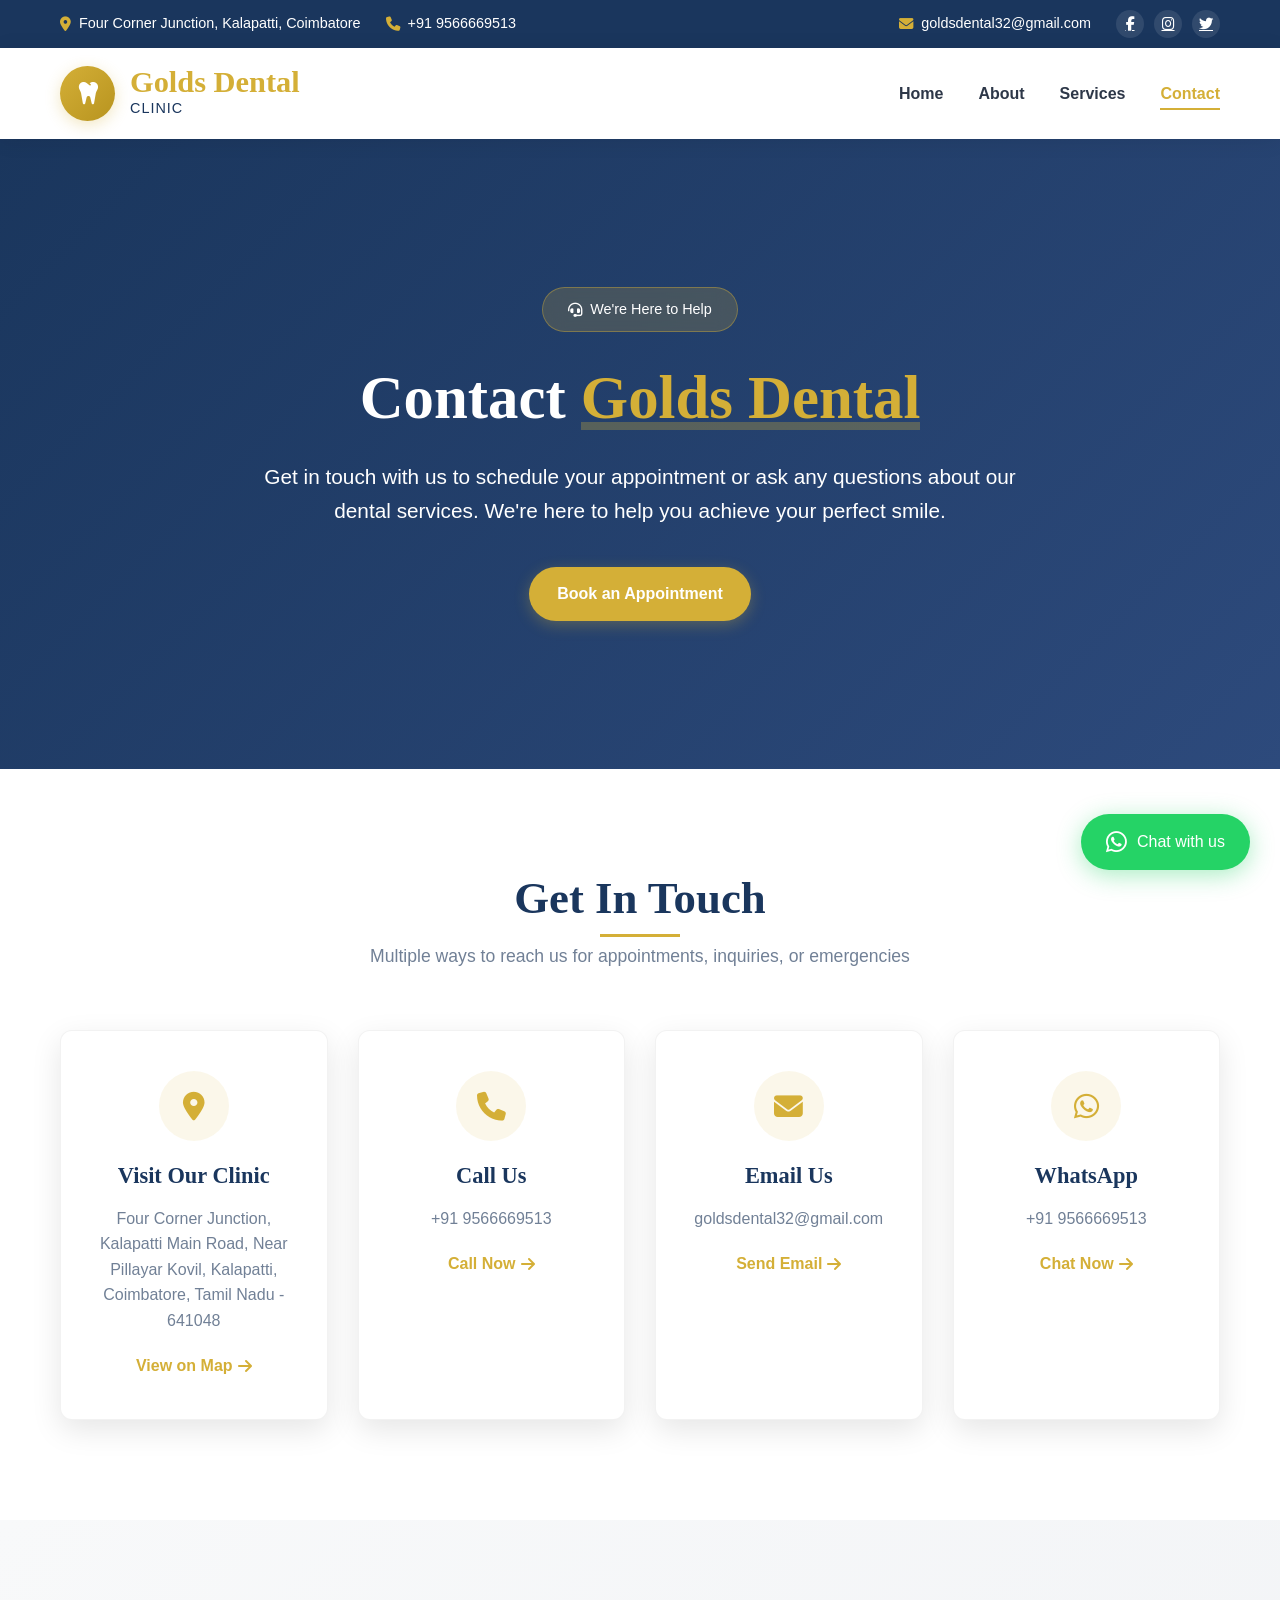
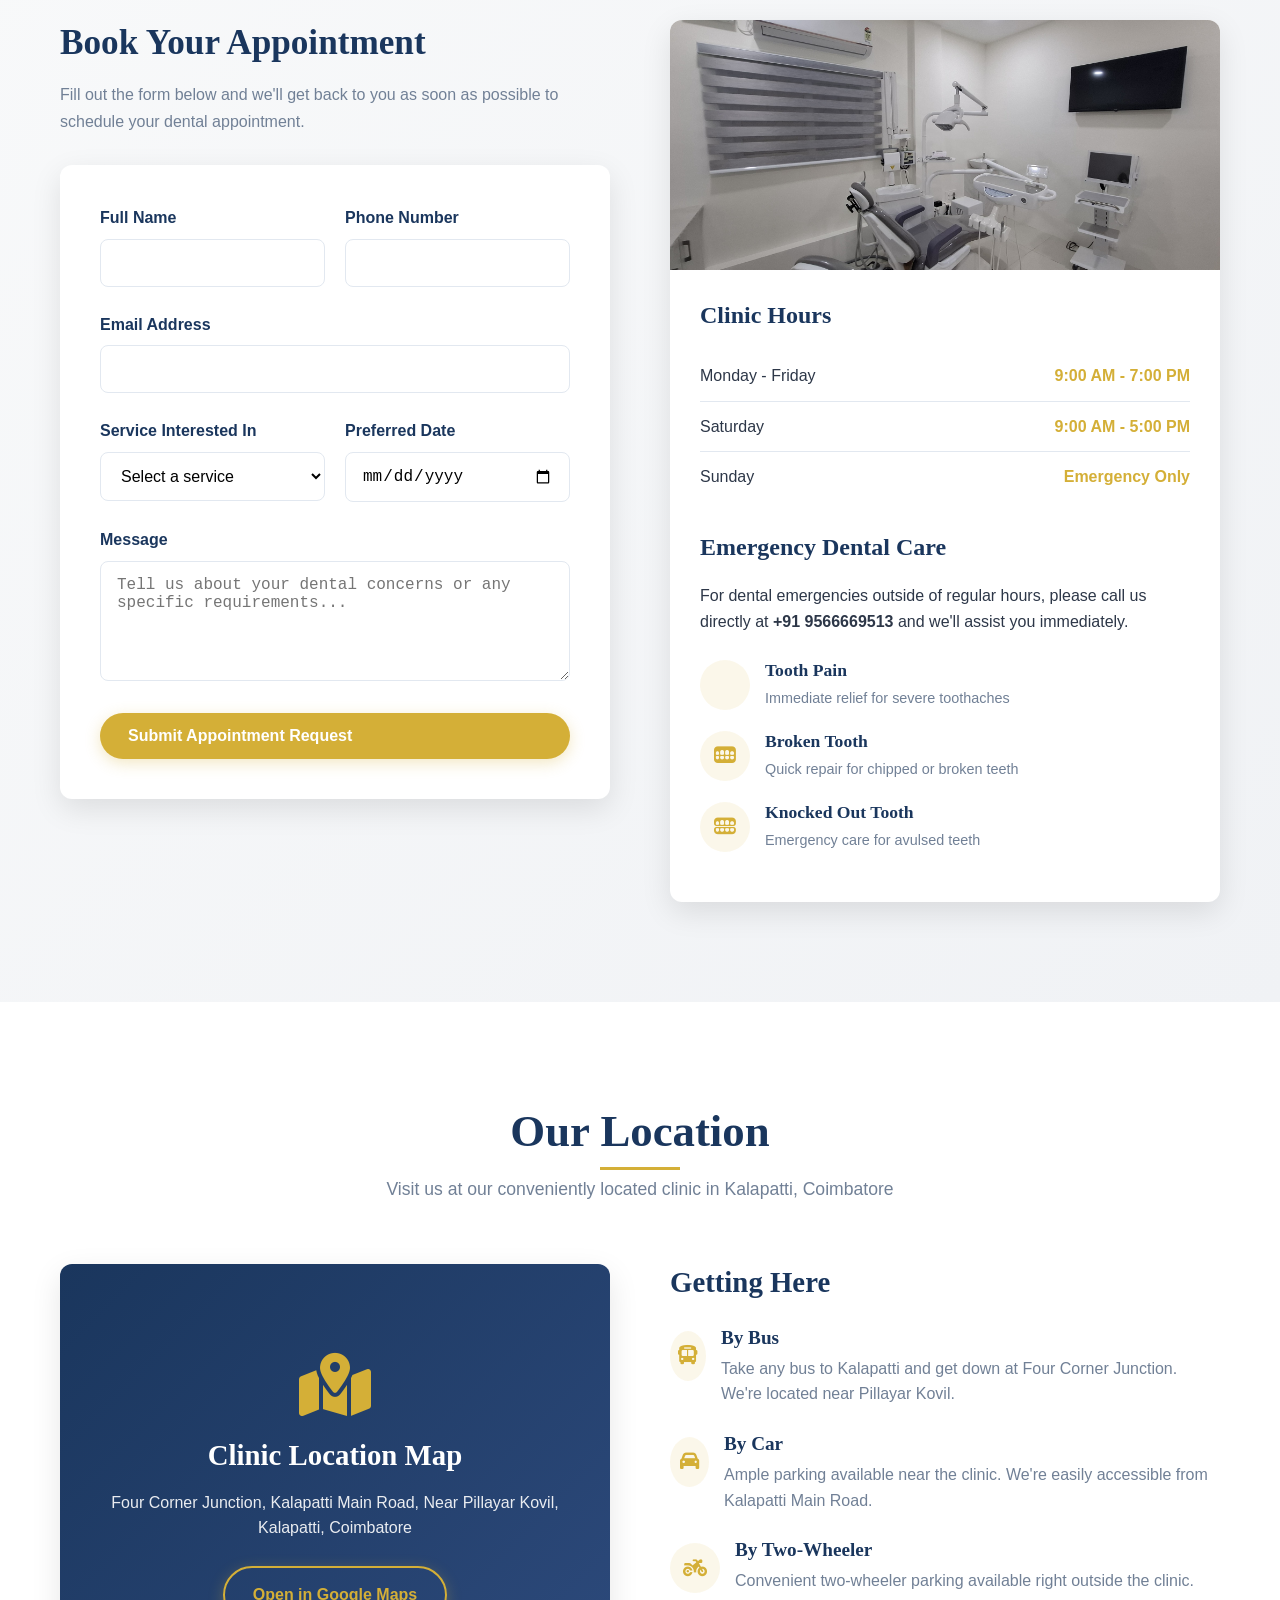
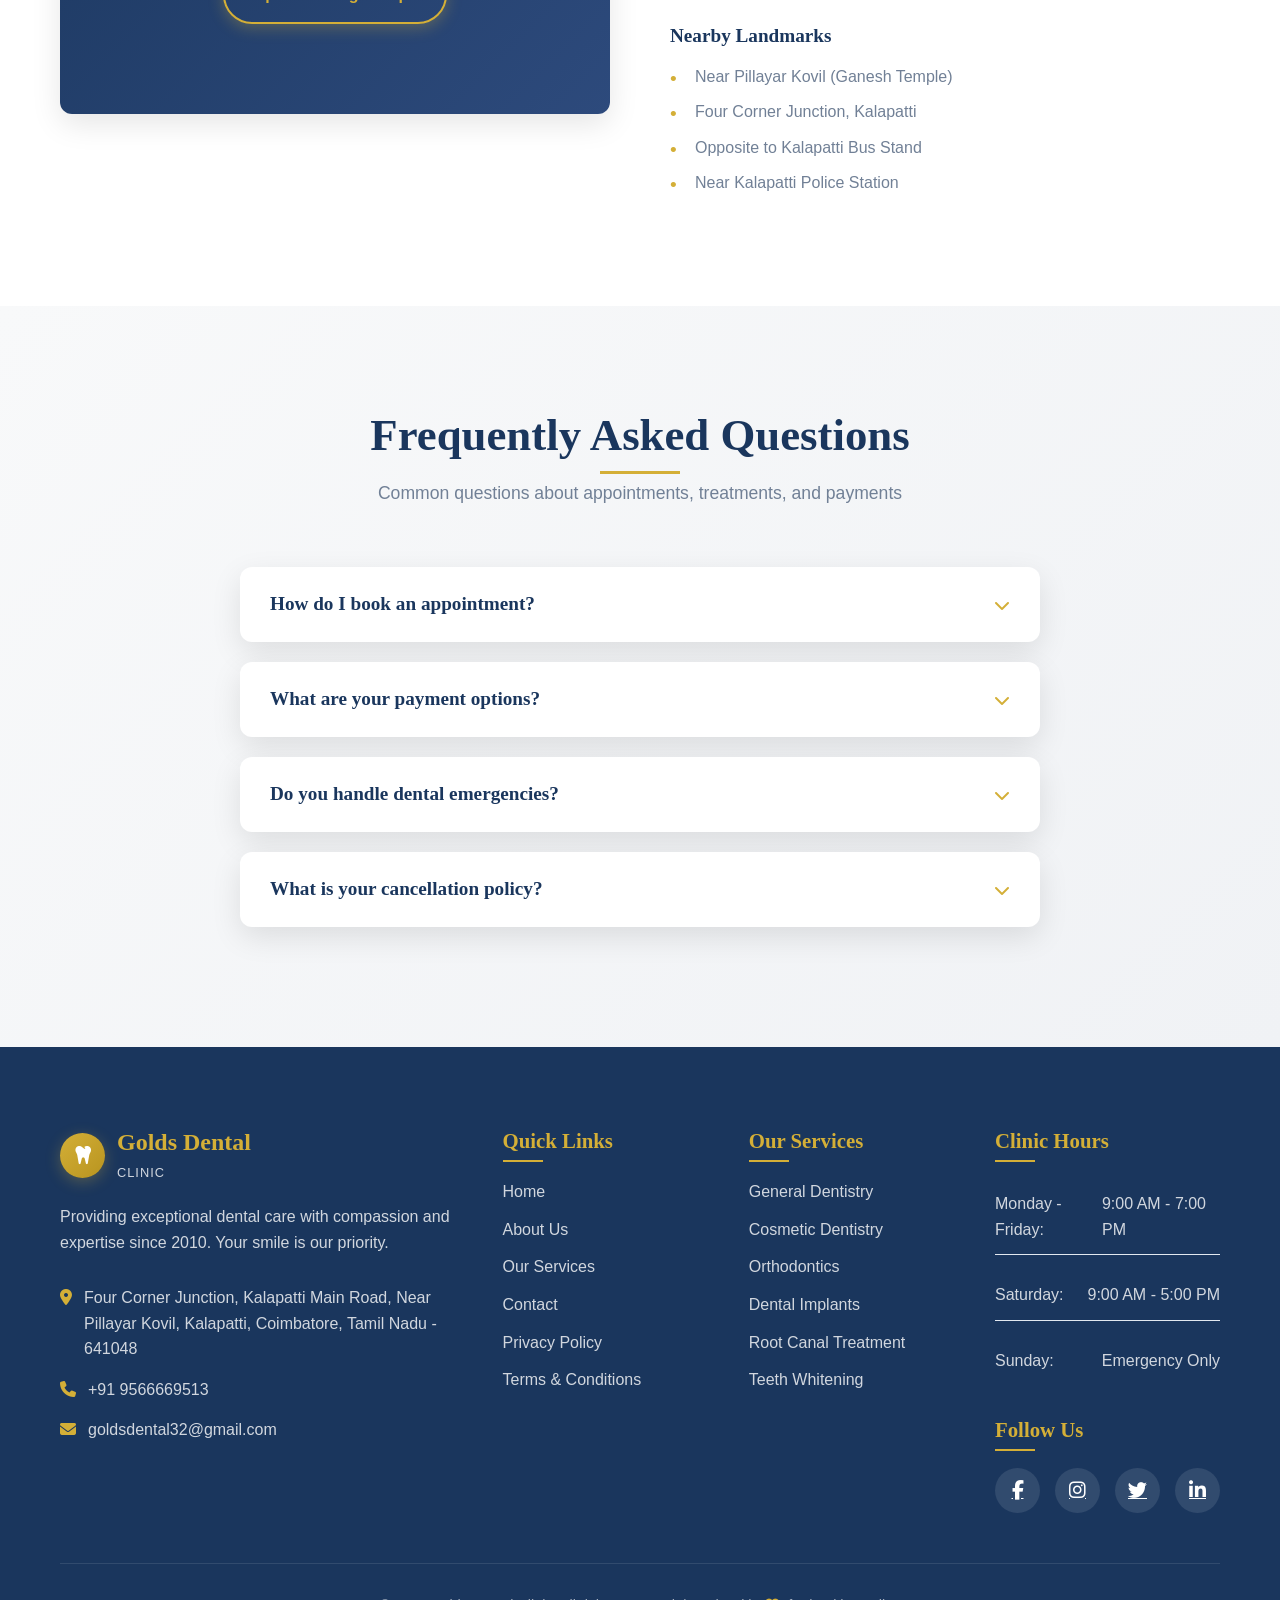
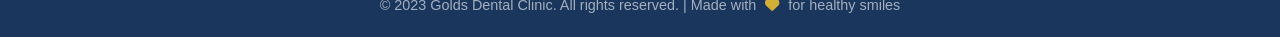
==== commit 4c5e1055: "Update contact.html contact changes" ====
--- a/contact.html
+++ b/contact.html
@@ -476,4 +476,4 @@
 </script>
 
 </body>
-</html>+</html>
--- a/css/style.css
+++ b/css/style.css
@@ -1752,4 +1752,946 @@
   .circle-item {
     width: 100px;
   }
-}+}
+/* ========== SERVICES PAGE STYLES ========== */
+
+/* Services Hero Section */
+.services-hero {
+  position: relative;
+  min-height: 70vh;
+  display: flex;
+  align-items: center;
+  overflow: hidden;
+  background: linear-gradient(135deg, var(--secondary) 0%, #2d4a7c 100%);
+}
+
+.services-hero-background {
+  position: absolute;
+  top: 0;
+  left: 0;
+  width: 100%;
+  height: 100%;
+  background: url('https://images.unsplash.com/photo-1588776814546-1ffcf47267a5?ixlib=rb-4.0.3&ixid=M3wxMjA3fDB8MHxwaG90by1wYWdlfHx8fGVufDB8fHx8fA%3D%3D&auto=format&fit=crop&w=1920&q=80') center/cover no-repeat;
+  z-index: 1;
+}
+
+.services-hero-overlay {
+  position: absolute;
+  top: 0;
+  left: 0;
+  width: 100%;
+  height: 100%;
+  background: linear-gradient(135deg, rgba(26, 54, 93, 0.85) 0%, rgba(45, 74, 124, 0.8) 100%);
+  z-index: 2;
+}
+
+.services-hero-container {
+  position: relative;
+  z-index: 3;
+  padding: 100px 0;
+  color: var(--white);
+  text-align: center;
+}
+
+.services-hero-badge {
+  background: rgba(212, 175, 55, 0.2);
+  color: var(--white);
+  padding: 10px 25px;
+  border-radius: 50px;
+  font-size: 0.9rem;
+  margin-bottom: 30px;
+  display: inline-flex;
+  align-items: center;
+  gap: 8px;
+  border: 1px solid rgba(212, 175, 55, 0.4);
+  backdrop-filter: blur(10px);
+  animation: fadeInDown 1s ease;
+}
+
+.services-hero-title {
+  font-size: 3.8rem;
+  margin-bottom: 25px;
+  font-weight: 700;
+  line-height: 1.2;
+  animation: fadeInUp 1s ease 0.2s both;
+}
+
+.services-highlight {
+  color: var(--primary);
+  position: relative;
+  display: inline-block;
+}
+
+.services-highlight::after {
+  content: '';
+  position: absolute;
+  bottom: 5px;
+  left: 0;
+  width: 100%;
+  height: 8px;
+  background-color: rgba(212, 175, 55, 0.3);
+  z-index: -1;
+}
+
+.services-hero-description {
+  font-size: 1.3rem;
+  margin-bottom: 40px;
+  opacity: 0.9;
+  line-height: 1.6;
+  max-width: 800px;
+  margin-left: auto;
+  margin-right: auto;
+  animation: fadeInUp 1s ease 0.4s both;
+}
+
+/* Services Overview Section */
+.services-overview {
+  padding: 100px 0;
+  background-color: var(--white);
+}
+
+.services-grid {
+  display: grid;
+  grid-template-columns: repeat(3, 1fr);
+  gap: 30px;
+}
+
+.service-card {
+  background: var(--white);
+  padding: 40px 30px;
+  border-radius: var(--radius);
+  box-shadow: var(--shadow);
+  transition: var(--transition);
+  position: relative;
+  overflow: hidden;
+  border: 1px solid rgba(0, 0, 0, 0.05);
+  text-align: center;
+}
+
+.service-card::before {
+  content: '';
+  position: absolute;
+  top: 0;
+  left: 0;
+  width: 100%;
+  height: 4px;
+  background: linear-gradient(to right, var(--primary), var(--secondary));
+}
+
+.service-card:hover {
+  transform: translateY(-10px);
+  box-shadow: 0 20px 40px rgba(0, 0, 0, 0.15);
+}
+
+.service-icon {
+  width: 80px;
+  height: 80px;
+  background: rgba(212, 175, 55, 0.1);
+  border-radius: 50%;
+  display: flex;
+  align-items: center;
+  justify-content: center;
+  margin: 0 auto 25px;
+}
+
+.service-icon i {
+  font-size: 2rem;
+  color: var(--primary);
+}
+
+.service-card h3 {
+  font-size: 1.5rem;
+  margin-bottom: 15px;
+  color: var(--secondary);
+}
+
+.service-card p {
+  color: var(--gray);
+  margin-bottom: 20px;
+  line-height: 1.6;
+}
+
+.service-features {
+  list-style: none;
+  margin-bottom: 25px;
+  text-align: left;
+}
+
+.service-features li {
+  display: flex;
+  align-items: center;
+  gap: 10px;
+  margin-bottom: 10px;
+  color: var(--gray);
+  font-size: 0.95rem;
+}
+
+.service-features i {
+  color: var(--primary);
+  font-size: 0.8rem;
+}
+
+.service-link {
+  color: var(--primary);
+  text-decoration: none;
+  font-weight: 600;
+  display: inline-flex;
+  align-items: center;
+  gap: 5px;
+  transition: var(--transition);
+}
+
+.service-link:hover {
+  color: var(--primary-dark);
+  gap: 10px;
+}
+
+/* Detailed Services Section */
+.detailed-services {
+  padding: 100px 0;
+  background: linear-gradient(135deg, var(--light) 0%, #f0f2f5 100%);
+}
+
+.service-detail {
+  display: grid;
+  grid-template-columns: 1fr 1fr;
+  gap: 60px;
+  align-items: center;
+  margin-bottom: 80px;
+}
+
+.service-detail:last-child {
+  margin-bottom: 0;
+}
+
+.service-detail-content h3 {
+  font-size: 2.2rem;
+  color: var(--secondary);
+  margin-bottom: 20px;
+}
+
+.service-detail-content p {
+  color: var(--gray);
+  margin-bottom: 25px;
+  line-height: 1.7;
+}
+
+.service-benefits {
+  margin-bottom: 30px;
+}
+
+.service-benefits h4 {
+  font-size: 1.3rem;
+  color: var(--secondary);
+  margin-bottom: 15px;
+}
+
+.service-benefits ul {
+  list-style: none;
+}
+
+.service-benefits li {
+  position: relative;
+  padding-left: 25px;
+  margin-bottom: 10px;
+  color: var(--gray);
+}
+
+.service-benefits li::before {
+  content: '✓';
+  position: absolute;
+  left: 0;
+  color: var(--primary);
+  font-weight: bold;
+}
+
+.service-detail-image {
+  border-radius: 15px;
+  overflow: hidden;
+  box-shadow: 0 15px 40px rgba(0, 0, 0, 0.1);
+  transition: var(--transition);
+}
+
+.service-detail-image:hover {
+  transform: translateY(-5px);
+  box-shadow: 0 20px 50px rgba(0, 0, 0, 0.15);
+}
+
+.service-detail-image img {
+  width: 100%;
+  height: auto;
+  display: block;
+  transition: var(--transition);
+}
+
+.service-detail-image:hover img {
+  transform: scale(1.05);
+}
+
+/* Services Technology Section */
+.services-technology {
+  padding: 100px 0;
+  background-color: var(--white);
+}
+
+.tech-grid {
+  display: grid;
+  grid-template-columns: repeat(4, 1fr);
+  gap: 30px;
+}
+
+.tech-item {
+  background: var(--white);
+  padding: 40px 30px;
+  border-radius: var(--radius);
+  text-align: center;
+  box-shadow: var(--shadow);
+  transition: var(--transition);
+  border: 1px solid rgba(0, 0, 0, 0.05);
+}
+
+.tech-item:hover {
+  transform: translateY(-10px);
+  box-shadow: 0 20px 40px rgba(0, 0, 0, 0.15);
+}
+
+.tech-icon {
+  width: 70px;
+  height: 70px;
+  background: rgba(212, 175, 55, 0.1);
+  border-radius: 50%;
+  display: flex;
+  align-items: center;
+  justify-content: center;
+  margin: 0 auto 20px;
+}
+
+.tech-icon i {
+  font-size: 1.8rem;
+  color: var(--primary);
+}
+
+.tech-item h4 {
+  font-size: 1.3rem;
+  margin-bottom: 15px;
+  color: var(--secondary);
+}
+
+.tech-item p {
+  color: var(--gray);
+  line-height: 1.6;
+}
+
+/* Responsive Styles for Services Page */
+@media (max-width: 1200px) {
+  .services-hero-title {
+    font-size: 3.2rem;
+  }
+  
+  .services-grid {
+    grid-template-columns: repeat(2, 1fr);
+  }
+  
+  .tech-grid {
+    grid-template-columns: repeat(2, 1fr);
+  }
+}
+
+@media (max-width: 992px) {
+  .services-hero-title {
+    font-size: 2.8rem;
+  }
+  
+  .service-detail {
+    grid-template-columns: 1fr;
+    gap: 40px;
+  }
+  
+  .service-detail:nth-child(even) .service-detail-image {
+    order: -1;
+  }
+}
+
+@media (max-width: 768px) {
+  .services-hero-title {
+    font-size: 2.4rem;
+  }
+  
+  .services-grid {
+    grid-template-columns: 1fr;
+  }
+  
+  .tech-grid {
+    grid-template-columns: 1fr;
+  }
+}
+
+@media (max-width: 576px) {
+  .services-hero-title {
+    font-size: 2rem;
+  }
+}
+/* ========== CONTACT PAGE STYLES ========== */
+
+/* Contact Hero Section */
+.contact-hero {
+  position: relative;
+  min-height: 70vh;
+  display: flex;
+  align-items: center;
+  overflow: hidden;
+  background: linear-gradient(135deg, var(--secondary) 0%, #2d4a7c 100%);
+}
+
+.contact-hero-background {
+  position: absolute;
+  top: 0;
+  left: 0;
+  width: 100%;
+  height: 100%;
+  background: url('https://images.unsplash.com/photo-1588776814546-1ffcf47267a5?ixlib=rb-4.0.3&ixid=M3wxMjA3fDB8MHxwaG90by1wYWdlfHx8fGVufDB8fHx8fA%3D%3D&auto=format&fit=crop&w=1920&q=80') center/cover no-repeat;
+  z-index: 1;
+}
+
+.contact-hero-overlay {
+  position: absolute;
+  top: 0;
+  left: 0;
+  width: 100%;
+  height: 100%;
+  background: linear-gradient(135deg, rgba(26, 54, 93, 0.85) 0%, rgba(45, 74, 124, 0.8) 100%);
+  z-index: 2;
+}
+
+.contact-hero-container {
+  position: relative;
+  z-index: 3;
+  padding: 100px 0;
+  color: var(--white);
+  text-align: center;
+}
+
+.contact-hero-badge {
+  background: rgba(212, 175, 55, 0.2);
+  color: var(--white);
+  padding: 10px 25px;
+  border-radius: 50px;
+  font-size: 0.9rem;
+  margin-bottom: 30px;
+  display: inline-flex;
+  align-items: center;
+  gap: 8px;
+  border: 1px solid rgba(212, 175, 55, 0.4);
+  backdrop-filter: blur(10px);
+  animation: fadeInDown 1s ease;
+}
+
+.contact-hero-title {
+  font-size: 3.8rem;
+  margin-bottom: 25px;
+  font-weight: 700;
+  line-height: 1.2;
+  animation: fadeInUp 1s ease 0.2s both;
+}
+
+.contact-highlight {
+  color: var(--primary);
+  position: relative;
+  display: inline-block;
+}
+
+.contact-highlight::after {
+  content: '';
+  position: absolute;
+  bottom: 5px;
+  left: 0;
+  width: 100%;
+  height: 8px;
+  background-color: rgba(212, 175, 55, 0.3);
+  z-index: -1;
+}
+
+.contact-hero-description {
+  font-size: 1.3rem;
+  margin-bottom: 40px;
+  opacity: 0.9;
+  line-height: 1.6;
+  max-width: 800px;
+  margin-left: auto;
+  margin-right: auto;
+  animation: fadeInUp 1s ease 0.4s both;
+}
+
+/* Contact Information Section */
+.contact-info-section {
+  padding: 100px 0;
+  background-color: var(--white);
+}
+
+.contact-cards {
+  display: grid;
+  grid-template-columns: repeat(4, 1fr);
+  gap: 30px;
+}
+
+.contact-card {
+  background: var(--white);
+  padding: 40px 30px;
+  border-radius: var(--radius);
+  text-align: center;
+  box-shadow: var(--shadow);
+  transition: var(--transition);
+  border: 1px solid rgba(0, 0, 0, 0.05);
+}
+
+.contact-card:hover {
+  transform: translateY(-10px);
+  box-shadow: 0 20px 40px rgba(0, 0, 0, 0.15);
+}
+
+.contact-icon {
+  width: 70px;
+  height: 70px;
+  background: rgba(212, 175, 55, 0.1);
+  border-radius: 50%;
+  display: flex;
+  align-items: center;
+  justify-content: center;
+  margin: 0 auto 20px;
+}
+
+.contact-icon i {
+  font-size: 1.8rem;
+  color: var(--primary);
+}
+
+.contact-card h3 {
+  font-size: 1.4rem;
+  margin-bottom: 15px;
+  color: var(--secondary);
+}
+
+.contact-card p {
+  color: var(--gray);
+  margin-bottom: 20px;
+  line-height: 1.6;
+}
+
+.contact-link {
+  color: var(--primary);
+  text-decoration: none;
+  font-weight: 600;
+  display: inline-flex;
+  align-items: center;
+  gap: 5px;
+  transition: var(--transition);
+}
+
+.contact-link:hover {
+  color: var(--primary-dark);
+  gap: 10px;
+}
+
+/* Contact Form Section */
+.contact-form-section {
+  padding: 100px 0;
+  background: linear-gradient(135deg, var(--light) 0%, #f0f2f5 100%);
+}
+
+.contact-form-container {
+  display: grid;
+  grid-template-columns: 1fr 1fr;
+  gap: 60px;
+  align-items: start;
+}
+
+.form-content h2 {
+  font-size: 2.2rem;
+  color: var(--secondary);
+  margin-bottom: 15px;
+}
+
+.form-content p {
+  color: var(--gray);
+  margin-bottom: 30px;
+  line-height: 1.7;
+}
+
+.appointment-form {
+  background: var(--white);
+  padding: 40px;
+  border-radius: var(--radius);
+  box-shadow: var(--shadow);
+}
+
+.form-row {
+  display: grid;
+  grid-template-columns: 1fr 1fr;
+  gap: 20px;
+}
+
+.form-group {
+  margin-bottom: 25px;
+}
+
+.form-group label {
+  display: block;
+  margin-bottom: 8px;
+  font-weight: 600;
+  color: var(--secondary);
+}
+
+.form-group input,
+.form-group select,
+.form-group textarea {
+  width: 100%;
+  padding: 14px 16px;
+  border: 1px solid #e2e8f0;
+  border-radius: 8px;
+  font-size: 1rem;
+  transition: var(--transition);
+  background-color: var(--white);
+}
+
+.form-group input:focus,
+.form-group select:focus,
+.form-group textarea:focus {
+  outline: none;
+  border-color: var(--primary);
+  box-shadow: 0 0 0 3px rgba(212, 175, 55, 0.2);
+}
+
+.full-width {
+  width: 100%;
+}
+
+.clinic-details {
+  background: var(--white);
+  border-radius: var(--radius);
+  overflow: hidden;
+  box-shadow: var(--shadow);
+}
+
+.clinic-image {
+  height: 250px;
+  overflow: hidden;
+}
+
+.clinic-image img {
+  width: 100%;
+  height: 100%;
+  object-fit: cover;
+}
+
+.details-content {
+  padding: 30px;
+}
+
+.details-content h3 {
+  font-size: 1.5rem;
+  color: var(--secondary);
+  margin-bottom: 20px;
+}
+
+.hours-list {
+  margin-bottom: 30px;
+}
+
+.hour-item {
+  display: flex;
+  justify-content: space-between;
+  padding: 12px 0;
+  border-bottom: 1px solid #e2e8f0;
+}
+
+.hour-item:last-child {
+  border-bottom: none;
+}
+
+.hour-item .day {
+  font-weight: 500;
+  color: var(--dark);
+}
+
+.hour-item .time {
+  color: var(--primary);
+  font-weight: 600;
+}
+
+.emergency-info {
+  margin-top: 25px;
+}
+
+.emergency-item {
+  display: flex;
+  align-items: center;
+  gap: 15px;
+  margin-bottom: 20px;
+}
+
+.emergency-item i {
+  width: 50px;
+  height: 50px;
+  background: rgba(212, 175, 55, 0.1);
+  border-radius: 50%;
+  display: flex;
+  align-items: center;
+  justify-content: center;
+  color: var(--primary);
+  font-size: 1.2rem;
+}
+
+.emergency-item h4 {
+  font-size: 1.1rem;
+  margin-bottom: 5px;
+  color: var(--secondary);
+}
+
+.emergency-item p {
+  color: var(--gray);
+  font-size: 0.9rem;
+  margin: 0;
+}
+
+/* Location Section */
+.location-section {
+  padding: 100px 0;
+  background-color: var(--white);
+}
+
+.location-container {
+  display: grid;
+  grid-template-columns: 1fr 1fr;
+  gap: 60px;
+  align-items: start;
+}
+
+.map-container {
+  height: 450px;
+  border-radius: var(--radius);
+  overflow: hidden;
+  box-shadow: var(--shadow);
+}
+
+.map-placeholder {
+  height: 100%;
+  background: linear-gradient(135deg, var(--secondary) 0%, #2d4a7c 100%);
+  display: flex;
+  flex-direction: column;
+  align-items: center;
+  justify-content: center;
+  color: var(--white);
+  text-align: center;
+  padding: 40px;
+}
+
+.map-placeholder i {
+  font-size: 4rem;
+  margin-bottom: 20px;
+  color: var(--primary);
+}
+
+.map-placeholder h3 {
+  font-size: 1.8rem;
+  margin-bottom: 15px;
+}
+
+.map-placeholder p {
+  margin-bottom: 25px;
+  opacity: 0.9;
+}
+
+.location-info h3 {
+  font-size: 1.8rem;
+  color: var(--secondary);
+  margin-bottom: 25px;
+}
+
+.directions {
+  margin-bottom: 30px;
+}
+
+.direction-item {
+  display: flex;
+  align-items: flex-start;
+  gap: 15px;
+  margin-bottom: 25px;
+}
+
+.direction-item i {
+  width: 50px;
+  height: 50px;
+  background: rgba(212, 175, 55, 0.1);
+  border-radius: 50%;
+  display: flex;
+  align-items: center;
+  justify-content: center;
+  color: var(--primary);
+  font-size: 1.2rem;
+  margin-top: 5px;
+}
+
+.direction-item h4 {
+  font-size: 1.2rem;
+  margin-bottom: 5px;
+  color: var(--secondary);
+}
+
+.direction-item p {
+  color: var(--gray);
+  margin: 0;
+}
+
+.landmarks h4 {
+  font-size: 1.2rem;
+  margin-bottom: 15px;
+  color: var(--secondary);
+}
+
+.landmarks ul {
+  list-style: none;
+}
+
+.landmarks li {
+  position: relative;
+  padding-left: 25px;
+  margin-bottom: 10px;
+  color: var(--gray);
+}
+
+.landmarks li::before {
+  content: '•';
+  position: absolute;
+  left: 0;
+  color: var(--primary);
+  font-size: 1.2rem;
+}
+
+/* FAQ Section */
+.faq-section {
+  padding: 100px 0;
+  background: linear-gradient(135deg, var(--light) 0%, #f0f2f5 100%);
+}
+
+.faq-container {
+  max-width: 800px;
+  margin: 0 auto;
+}
+
+.faq-item {
+  background: var(--white);
+  border-radius: var(--radius);
+  margin-bottom: 20px;
+  box-shadow: var(--shadow);
+  overflow: hidden;
+  transition: var(--transition);
+}
+
+.faq-item:hover {
+  box-shadow: 0 10px 25px rgba(0, 0, 0, 0.15);
+}
+
+.faq-question {
+  padding: 25px 30px;
+  display: flex;
+  justify-content: space-between;
+  align-items: center;
+  cursor: pointer;
+  transition: var(--transition);
+}
+
+.faq-question h3 {
+  font-size: 1.2rem;
+  color: var(--secondary);
+  margin: 0;
+}
+
+.faq-question i {
+  color: var(--primary);
+  transition: var(--transition);
+}
+
+.faq-answer {
+  padding: 0 30px;
+  max-height: 0;
+  overflow: hidden;
+  transition: var(--transition);
+}
+
+.faq-item.active .faq-answer {
+  padding: 0 30px 25px;
+  max-height: 200px;
+}
+
+.faq-item.active .faq-question i {
+  transform: rotate(180deg);
+}
+
+.faq-answer p {
+  color: var(--gray);
+  line-height: 1.7;
+  margin: 0;
+}
+
+/* Responsive Styles for Contact Page */
+@media (max-width: 1200px) {
+  .contact-hero-title {
+    font-size: 3.2rem;
+  }
+  
+  .contact-cards {
+    grid-template-columns: repeat(2, 1fr);
+  }
+}
+
+@media (max-width: 992px) {
+  .contact-hero-title {
+    font-size: 2.8rem;
+  }
+  
+  .contact-form-container,
+  .location-container {
+    grid-template-columns: 1fr;
+    gap: 40px;
+  }
+}
+
+@media (max-width: 768px) {
+  .contact-hero-title {
+    font-size: 2.4rem;
+  }
+  
+  .contact-cards {
+    grid-template-columns: 1fr;
+  }
+  
+  .form-row {
+    grid-template-columns: 1fr;
+  }
+  
+  .map-container {
+    height: 350px;
+  }
+}
+
+@media (max-width: 576px) {
+  .contact-hero-title {
+    font-size: 2rem;
+  }
+  
+  .appointment-form {
+    padding: 25px 20px;
+  }
+  
+  .faq-question {
+    padding: 20px;
+  }
+  
+  .faq-answer {
+    padding: 0 20px;
+  }
+  
+  .faq-item.active .faq-answer {
+    padding: 0 20px 20px;
+  }
+}
